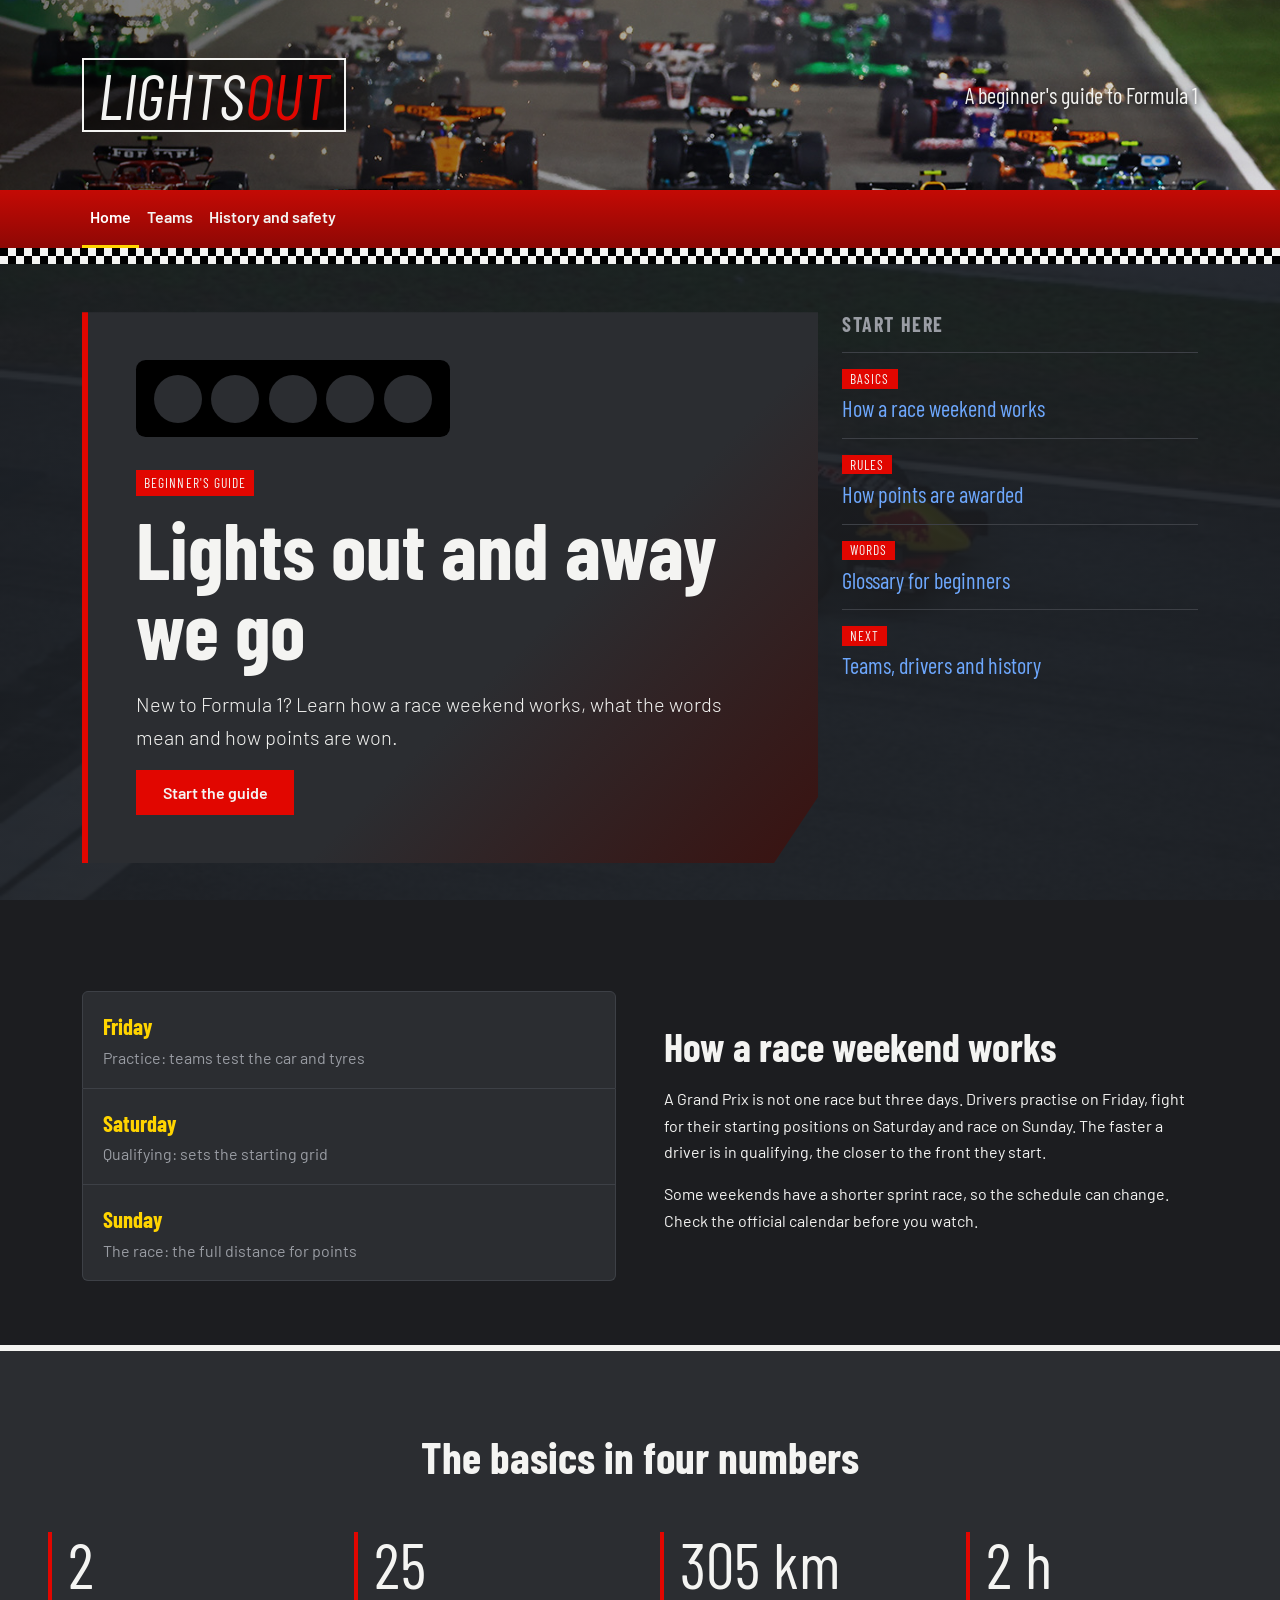
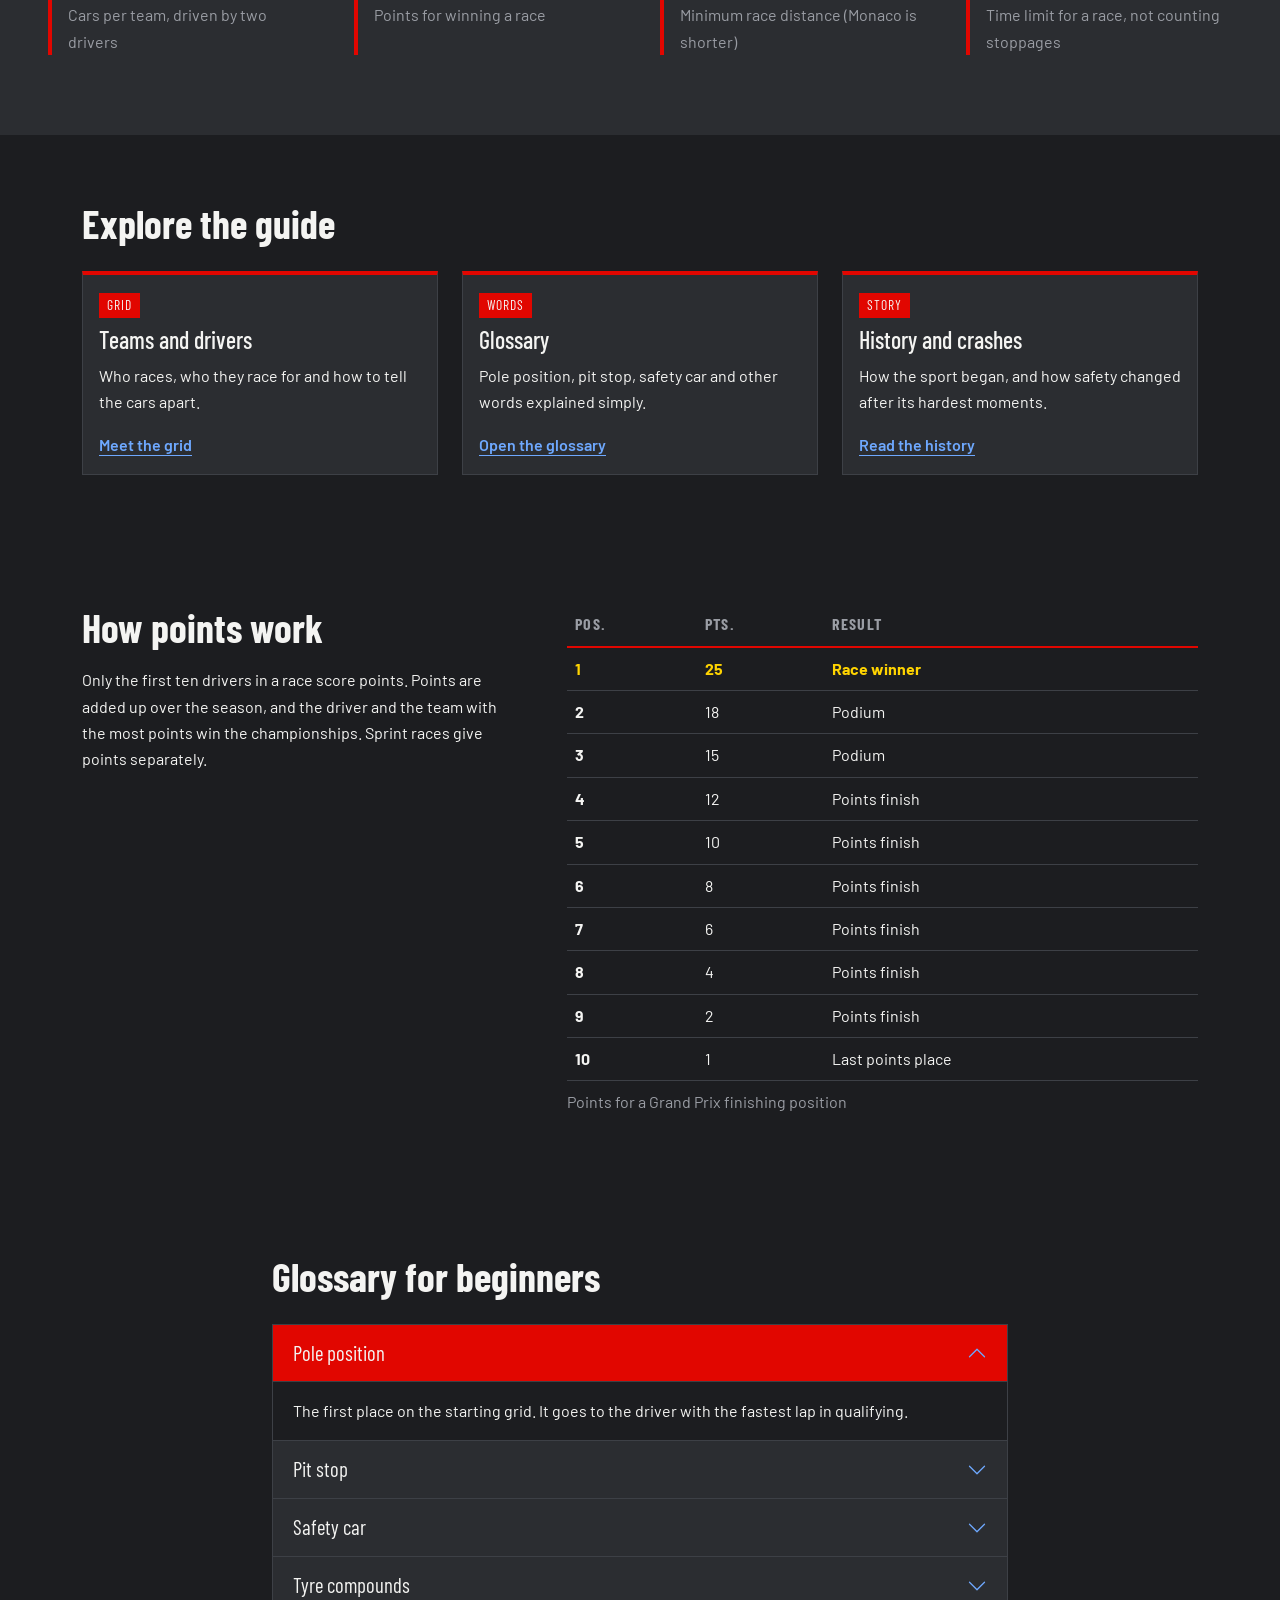
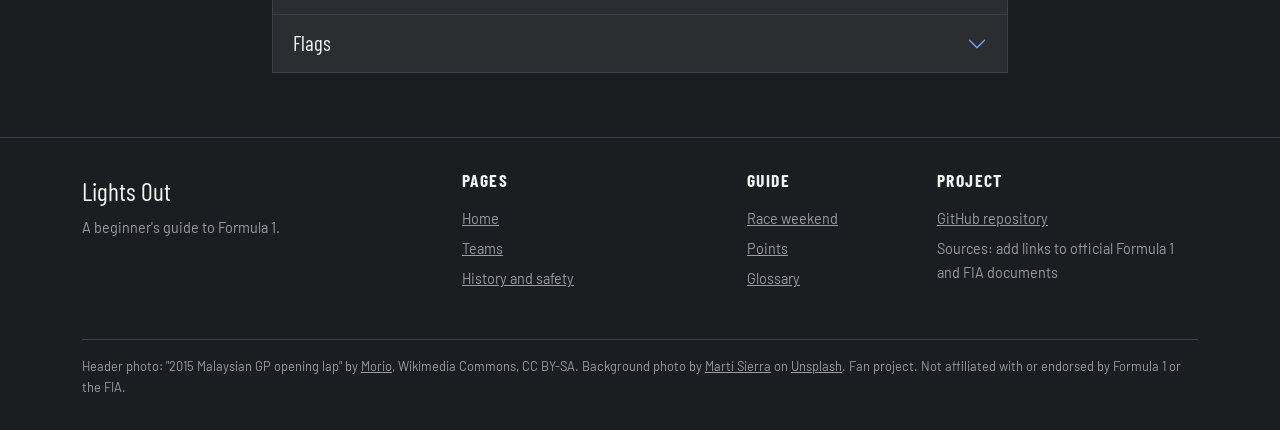
==== index.html @ add95db7 "git commit -m "initial commit"" ====
<!DOCTYPE html>
<html lang="en" data-bs-theme="dark">
<head>
  <meta charset="UTF-8">
  <meta name="viewport" content="width=device-width, initial-scale=1">
  <title>Lights Out | A beginner's guide to Formula 1</title>
  <link rel="preconnect" href="https://fonts.googleapis.com">
  <link rel="preconnect" href="https://fonts.gstatic.com" crossorigin>
  <link href="https://fonts.googleapis.com/css2?family=Barlow+Condensed:wght@600;700&family=Barlow:wght@400;600&display=swap" rel="stylesheet">
  <!-- Bootstrap first, own CSS after it so it can override -->
  <link href="https://cdn.jsdelivr.net/npm/bootstrap@5.3.3/dist/css/bootstrap.min.css" rel="stylesheet">
  <link href="css/style.css" rel="stylesheet">
</head>
<body>

<!-- HEADER BANNER: picture + logo (the picture is img/header.svg) -->
<header class="banner">
  <div class="container d-flex align-items-center justify-content-between">
    <a class="logo" href="index.html">Lights<span>Out</span></a>
    <!-- hidden on phones -->
    <p class="banner-note d-none d-md-block mb-0">A beginner's guide to Formula 1</p>
  </div>
</header>

<!-- NAVIGATION: horizontal from 768px up, collapses to a menu button on phones (Bootstrap) -->
<nav class="navbar navbar-expand-md site-nav sticky-top">
  <div class="container">
    <button class="navbar-toggler ms-auto" type="button" data-bs-toggle="collapse" data-bs-target="#mainMenu"
            aria-controls="mainMenu" aria-expanded="false" aria-label="Toggle navigation">
      <span class="navbar-toggler-icon"></span>
    </button>
    <div class="collapse navbar-collapse" id="mainMenu">
      <ul class="navbar-nav w-100">
        <li class="nav-item"><a class="nav-link active" aria-current="page" href="index.html">Home</a></li>
        <li class="nav-item"><a class="nav-link" href="teams.html">Teams</a></li>
        <li class="nav-item"><a class="nav-link" href="history.html">History and safety</a></li>
      </ul>
    </div>
  </div>
</nav>
<div class="flag-strip" aria-hidden="true"></div>

<main id="top">

  <!-- HERO: feature grid, lead story + list (Bootstrap grid) -->
  <header class="hero">
    <div class="container">
      <div class="row g-4">
        <div class="col-12 col-lg-8">
          <div class="feature">
            <div class="lights" aria-hidden="true">
              <span style="--i:0"></span><span style="--i:1"></span><span style="--i:2"></span>
              <span style="--i:3"></span><span style="--i:4"></span>
            </div>
            <span class="tag">Beginner's guide</span>
            <h1 class="hero-title">Lights out and away we go</h1>
            <p class="lead">New to Formula 1? Learn how a race weekend works, what the words mean and how points are won.</p>
            <a href="#weekend" class="btn btn-race">Start the guide</a>
            <!-- shown only on phones -->
            <p class="scroll-hint d-md-none mt-4 mb-0">Scroll down to continue</p>
          </div>
        </div>
        <div class="col-12 col-lg-4">
          <h2 class="list-title">Start here</h2>
          <ul class="feature-list list-unstyled">
            <li><a href="#weekend"><span class="tag">Basics</span>How a race weekend works</a></li>
            <li><a href="#points"><span class="tag">Rules</span>How points are awarded</a></li>
            <li><a href="#terms"><span class="tag">Words</span>Glossary for beginners</a></li>
            <li><a href="#explore"><span class="tag">Next</span>Teams, drivers and history</a></li>
          </ul>
        </div>
      </div>
    </div>
  </header>

  <!-- TWO COLUMNS (Bootstrap): text first on phone, schedule on the left on desktop -->
  <section id="weekend" class="section">
    <div class="container">
      <div class="row align-items-center gy-5 gx-md-5">
        <div class="col-12 col-md-6">
          <h2>How a race weekend works</h2>
          <p>A Grand Prix is not one race but three days. Drivers practise on Friday, fight for their starting
            positions on Saturday and race on Sunday. The faster a driver is in qualifying, the closer to the
            front they start.</p>
          <p>Some weekends have a shorter sprint race, so the schedule can change. Check the official calendar
            before you watch.</p>
        </div>
        <div class="col-12 col-md-6 order-md-first">
          <ul class="list-group schedule">
            <li class="list-group-item"><strong>Friday</strong><span>Practice: teams test the car and tyres</span></li>
            <li class="list-group-item"><strong>Saturday</strong><span>Qualifying: sets the starting grid</span></li>
            <li class="list-group-item"><strong>Sunday</strong><span>The race: the full distance for points</span></li>
          </ul>
        </div>
      </div>
    </div>
  </section>

  <!-- TASK 1: OWN CSS ONLY (no Bootstrap classes in this section) -->
  <section id="facts" class="facts">
    <div class="facts-inner">
      <h2 class="facts-title">The basics in four numbers</h2>
      <div class="facts-grid">
        <article class="fact">
          <p class="fact-value">2</p>
          <p class="fact-label">Cars per team, driven by two drivers</p>
        </article>
        <article class="fact">
          <p class="fact-value">25</p>
          <p class="fact-label">Points for winning a race</p>
        </article>
        <article class="fact">
          <p class="fact-value">305 km</p>
          <p class="fact-label">Minimum race distance (Monaco is shorter)</p>
        </article>
        <article class="fact">
          <p class="fact-value">2 h</p>
          <p class="fact-label">Time limit for a race, not counting stoppages</p>
        </article>
      </div>
    </div>
  </section>

  <!-- CARDS (Bootstrap): 1 / 2 / 3 per row -->
  <section id="explore" class="section">
    <div class="container">
      <h2 class="mb-4">Explore the guide</h2>
      <div class="row row-cols-1 row-cols-md-2 row-cols-lg-3 g-4">
        <div class="col">
          <div class="card race-card h-100">
            <div class="card-body">
              <span class="tag">Grid</span>
              <h3 class="card-title h4 mt-2">Teams and drivers</h3>
              <p class="card-text">Who races, who they race for and how to tell the cars apart.</p>
              <a href="teams.html" class="stretched-link">Meet the grid</a>
            </div>
          </div>
        </div>
        <div class="col">
          <div class="card race-card h-100">
            <div class="card-body">
              <span class="tag">Words</span>
              <h3 class="card-title h4 mt-2">Glossary</h3>
              <p class="card-text">Pole position, pit stop, safety car and other words explained simply.</p>
              <a href="#terms" class="stretched-link">Open the glossary</a>
            </div>
          </div>
        </div>
        <div class="col">
          <div class="card race-card h-100">
            <div class="card-body">
              <span class="tag">Story</span>
              <h3 class="card-title h4 mt-2">History and crashes</h3>
              <p class="card-text">How the sport began, and how safety changed after its hardest moments.</p>
              <a href="history.html" class="stretched-link">Read the history</a>
            </div>
          </div>
        </div>
      </div>
    </div>
  </section>

  <!-- TABLE (Bootstrap) -->
  <section id="points" class="section">
    <div class="container">
      <div class="row gy-5 gx-md-5">
        <div class="col-12 col-lg-5">
          <h2>How points work</h2>
          <p>Only the first ten drivers in a race score points. Points are added up over the season, and the driver
            and the team with the most points win the championships. Sprint races give points separately.</p>
        </div>
        <div class="col-12 col-lg-7">
          <div class="table-responsive">
            <table class="table data-table rank align-middle mb-0">
              <caption>Points for a Grand Prix finishing position</caption>
              <thead><tr><th scope="col">Pos.</th><th scope="col">Pts.</th><th scope="col">Result</th></tr></thead>
              <tbody>
            <tr><th scope="row">1</th><td>25</td><td>Race winner</td></tr>
            <tr><th scope="row">2</th><td>18</td><td>Podium</td></tr>
            <tr><th scope="row">3</th><td>15</td><td>Podium</td></tr>
            <tr><th scope="row">4</th><td>12</td><td>Points finish</td></tr>
            <tr><th scope="row">5</th><td>10</td><td>Points finish</td></tr>
            <tr><th scope="row">6</th><td>8</td><td>Points finish</td></tr>
            <tr><th scope="row">7</th><td>6</td><td>Points finish</td></tr>
            <tr><th scope="row">8</th><td>4</td><td>Points finish</td></tr>
            <tr><th scope="row">9</th><td>2</td><td>Points finish</td></tr>
            <tr><th scope="row">10</th><td>1</td><td>Last points place</td></tr>
              </tbody>
            </table>
          </div>
        </div>
      </div>
    </div>
  </section>

  <!-- ACCORDION (Bootstrap component) -->
  <section id="terms" class="section">
    <div class="container">
      <div class="row justify-content-center">
        <div class="col-12 col-lg-8">
          <h2 class="mb-4">Glossary for beginners</h2>
          <div class="accordion" id="termList">
            <div class="accordion-item">
              <h3 class="accordion-header">
                <button class="accordion-button" type="button" data-bs-toggle="collapse" data-bs-target="#t1"
                        aria-expanded="true" aria-controls="t1">Pole position</button>
              </h3>
              <div id="t1" class="accordion-collapse collapse show" data-bs-parent="#termList">
                <div class="accordion-body">The first place on the starting grid. It goes to the driver with the fastest lap in qualifying.</div>
              </div>
            </div>
            <div class="accordion-item">
              <h3 class="accordion-header">
                <button class="accordion-button collapsed" type="button" data-bs-toggle="collapse" data-bs-target="#t2"
                        aria-expanded="false" aria-controls="t2">Pit stop</button>
              </h3>
              <div id="t2" class="accordion-collapse collapse" data-bs-parent="#termList">
                <div class="accordion-body">A quick visit to the pit lane to change tyres. The best crews do it in about two seconds.</div>
              </div>
            </div>
            <div class="accordion-item">
              <h3 class="accordion-header">
                <button class="accordion-button collapsed" type="button" data-bs-toggle="collapse" data-bs-target="#t3"
                        aria-expanded="false" aria-controls="t3">Safety car</button>
              </h3>
              <div id="t3" class="accordion-collapse collapse" data-bs-parent="#termList">
                <div class="accordion-body">A car that leads the field at reduced speed after an accident, so marshals can work safely. Overtaking is not allowed.</div>
              </div>
            </div>
            <div class="accordion-item">
              <h3 class="accordion-header">
                <button class="accordion-button collapsed" type="button" data-bs-toggle="collapse" data-bs-target="#t4"
                        aria-expanded="false" aria-controls="t4">Tyre compounds</button>
              </h3>
              <div id="t4" class="accordion-collapse collapse" data-bs-parent="#termList">
                <div class="accordion-body">Soft tyres are fast but wear out quickly, hard tyres last longer but are slower, and medium sit in between. Strategy is choosing when to switch.</div>
              </div>
            </div>
            <div class="accordion-item">
              <h3 class="accordion-header">
                <button class="accordion-button collapsed" type="button" data-bs-toggle="collapse" data-bs-target="#t5"
                        aria-expanded="false" aria-controls="t5">Flags</button>
              </h3>
              <div id="t5" class="accordion-collapse collapse" data-bs-parent="#termList">
                <div class="accordion-body">Yellow means danger ahead, red stops the session, and the chequered flag ends the race.</div>
              </div>
            </div>
          </div>
        </div>
      </div>
    </div>
  </section>
</main>

<footer class="site-footer">
  <div class="container">
    <div class="row gy-4">
      <div class="col-12 col-md-4"><p class="footer-brand">Lights Out</p><p class="mb-0">A beginner's guide to Formula 1.</p></div>
      <div class="col-6 col-md-3"><h2 class="footer-title">Pages</h2>
        <ul class="list-unstyled"><li><a href="index.html">Home</a></li><li><a href="teams.html">Teams</a></li><li><a href="history.html">History and safety</a></li></ul></div>
      <div class="col-6 col-md-2"><h2 class="footer-title">Guide</h2>
        <ul class="list-unstyled"><li><a href="index.html#weekend">Race weekend</a></li><li><a href="index.html#points">Points</a></li><li><a href="index.html#terms">Glossary</a></li></ul></div>
      <div class="col-12 col-md-3"><h2 class="footer-title">Project</h2>
        <ul class="list-unstyled"><li><a href="https://github.com/your-username/your-repo">GitHub repository</a></li><li>Sources: add links to official Formula 1 and FIA documents</li></ul></div>
    </div>
    <p class="legal mb-0">Header photo: "2015 Malaysian GP opening lap" by <a href="https://commons.wikimedia.org/wiki/File:2015_Malaysian_GP_opening_lap.jpg">Morio</a>, Wikimedia Commons, CC BY-SA. Background photo by <a href="https://unsplash.com/@martisierraa">Martí Sierra</a> on <a href="https://unsplash.com/photos/a-red-and-yellow-race-car-driving-down-a-race-track-8zs2Co614PQ">Unsplash</a>. Fan project. Not affiliated with or endorsed by Formula 1 or the FIA.</p>
  </div>
</footer>

<script src="https://cdn.jsdelivr.net/npm/bootstrap@5.3.3/dist/js/bootstrap.bundle.min.js"></script>
</body>
</html>
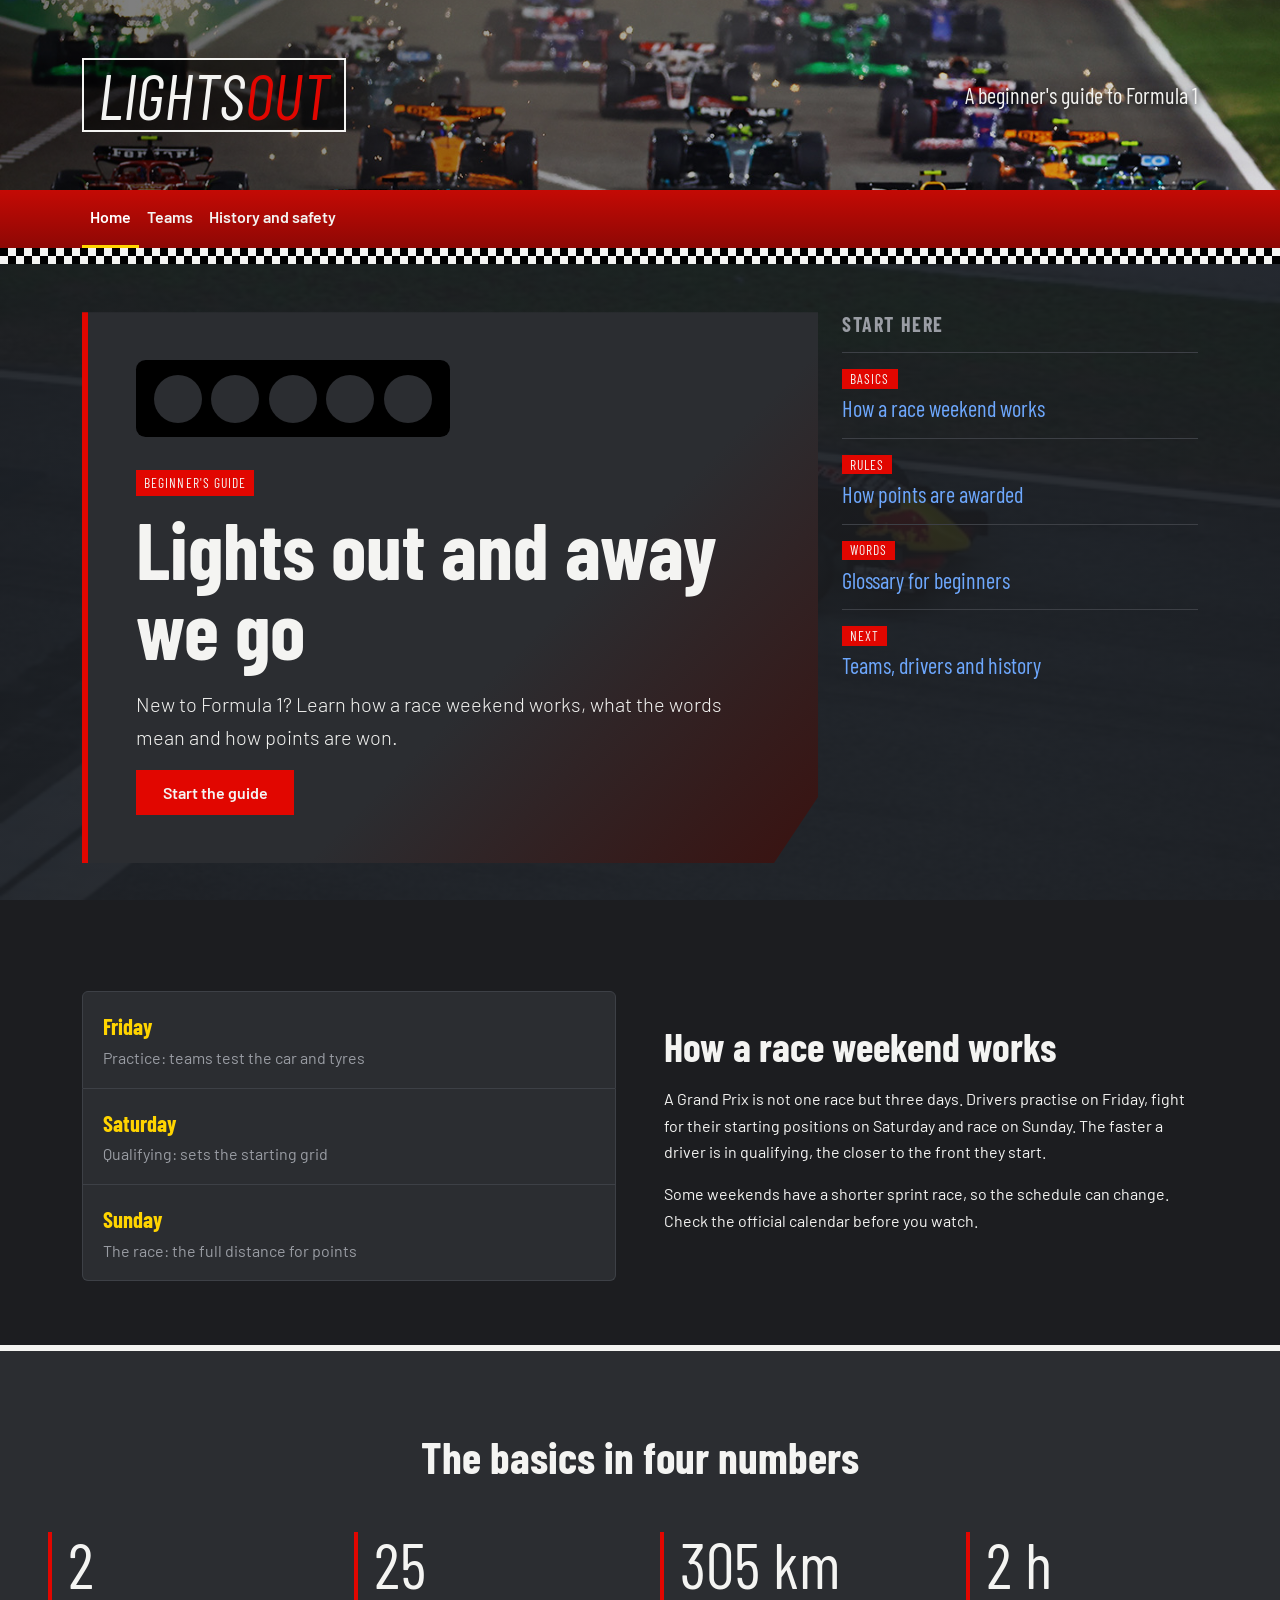
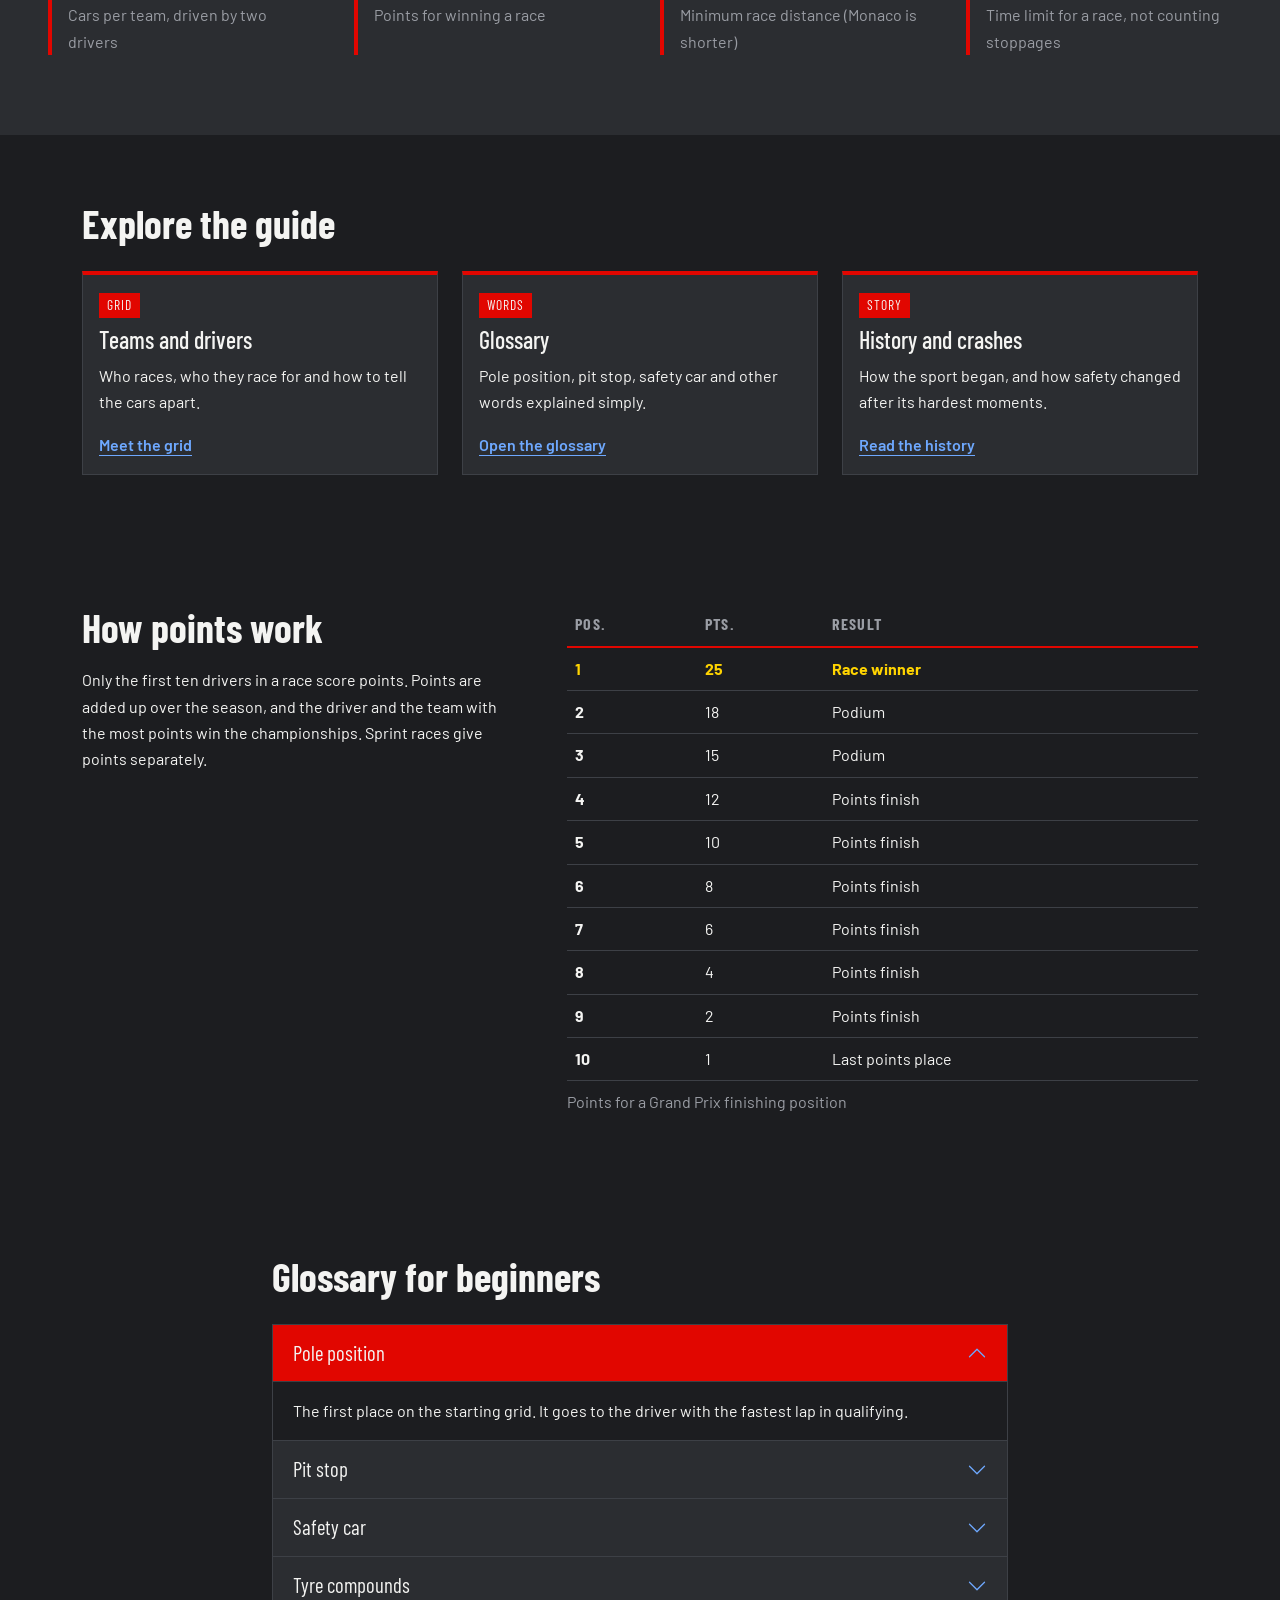
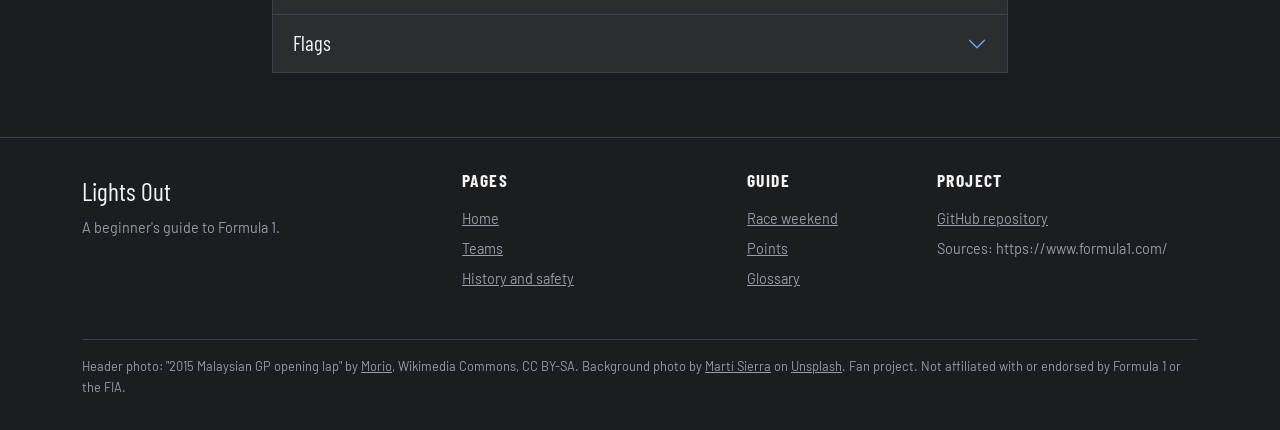
==== commit 90225a00: "git commit -m "Update footer links"" ====
--- a/index.html
+++ b/index.html
@@ -261,7 +261,7 @@
       <div class="col-6 col-md-2"><h2 class="footer-title">Guide</h2>
         <ul class="list-unstyled"><li><a href="index.html#weekend">Race weekend</a></li><li><a href="index.html#points">Points</a></li><li><a href="index.html#terms">Glossary</a></li></ul></div>
       <div class="col-12 col-md-3"><h2 class="footer-title">Project</h2>
-        <ul class="list-unstyled"><li><a href="https://github.com/your-username/your-repo">GitHub repository</a></li><li>Sources: add links to official Formula 1 and FIA documents</li></ul></div>
+        <ul class="list-unstyled"><li><a href="https://github.com/ruzaisembekova815-oss/web_mid">GitHub repository</a></li><li>Sources: https://www.formula1.com/</li></ul></div>
     </div>
     <p class="legal mb-0">Header photo: "2015 Malaysian GP opening lap" by <a href="https://commons.wikimedia.org/wiki/File:2015_Malaysian_GP_opening_lap.jpg">Morio</a>, Wikimedia Commons, CC BY-SA. Background photo by <a href="https://unsplash.com/@martisierraa">Martí Sierra</a> on <a href="https://unsplash.com/photos/a-red-and-yellow-race-car-driving-down-a-race-track-8zs2Co614PQ">Unsplash</a>. Fan project. Not affiliated with or endorsed by Formula 1 or the FIA.</p>
   </div>
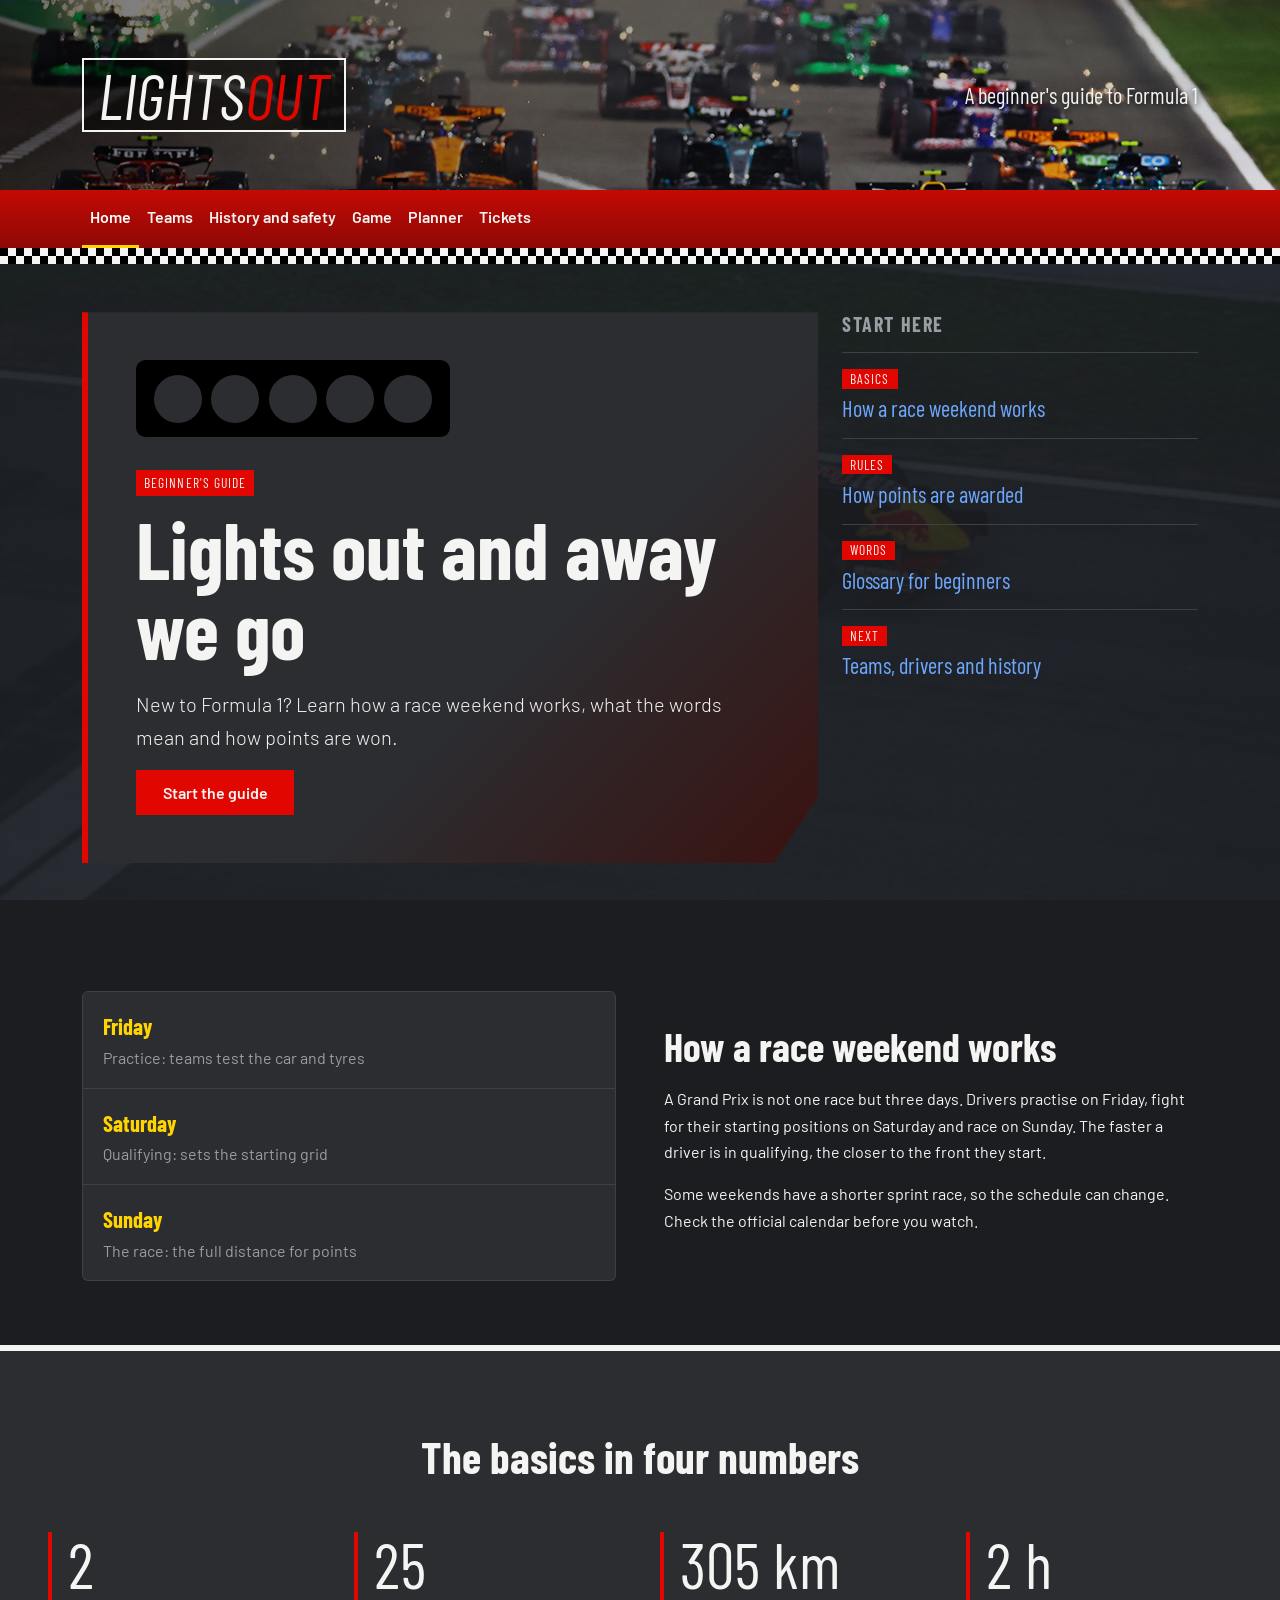
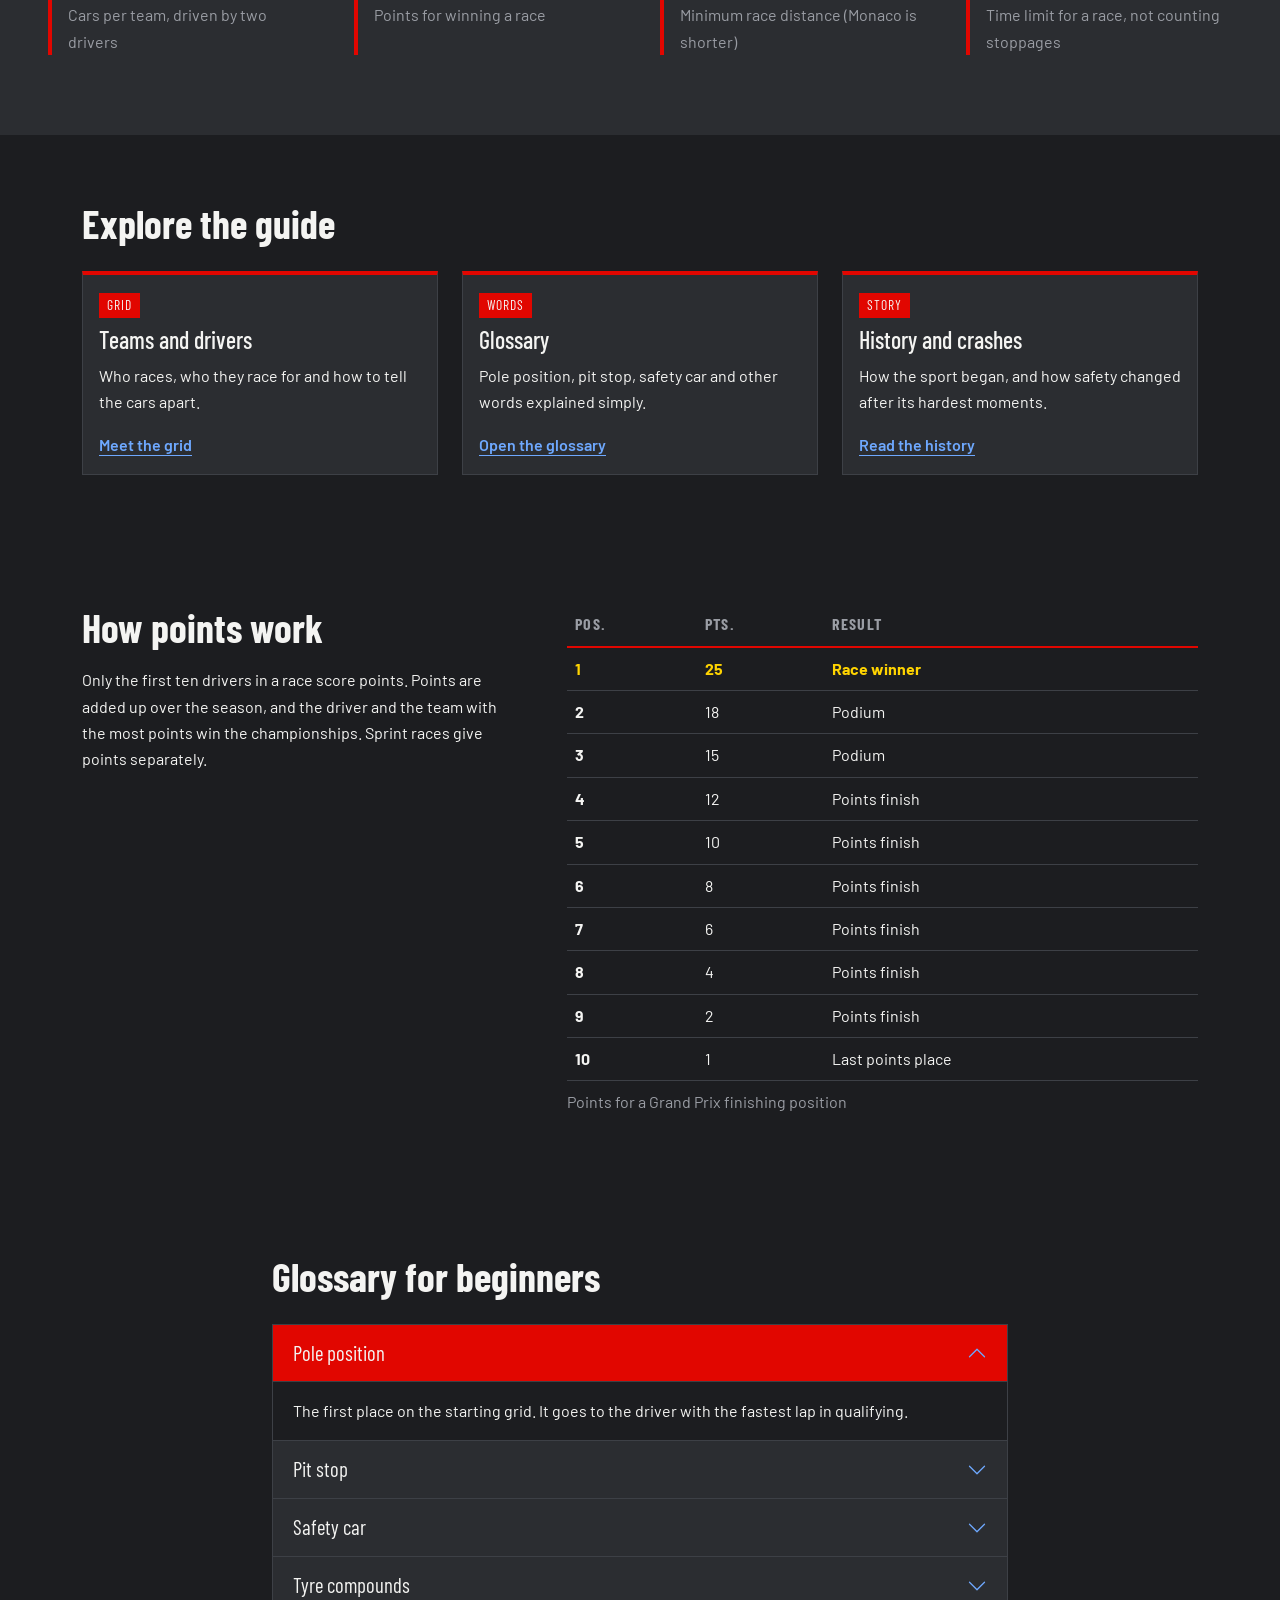
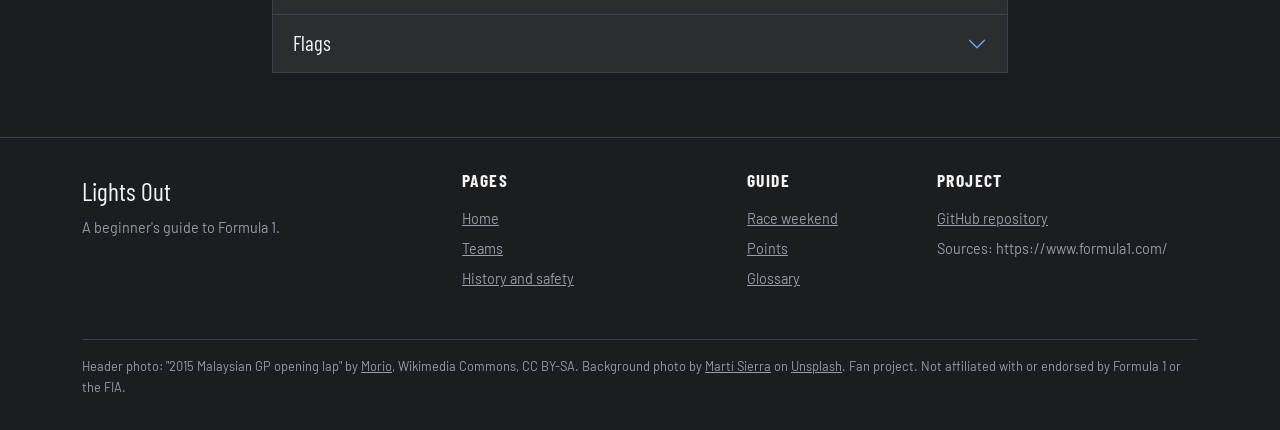
==== commit 25b63e28: "git commit -m "Added new pages"" ====
--- a/index.html
+++ b/index.html
@@ -4,25 +4,26 @@
   <meta charset="UTF-8">
   <meta name="viewport" content="width=device-width, initial-scale=1">
   <title>Lights Out | A beginner's guide to Formula 1</title>
+  <link rel="icon" href="icon.webp" type="image/png">
+  <link rel="apple-touch-icon" href="icon.webp">
   <link rel="preconnect" href="https://fonts.googleapis.com">
   <link rel="preconnect" href="https://fonts.gstatic.com" crossorigin>
   <link href="https://fonts.googleapis.com/css2?family=Barlow+Condensed:wght@600;700&family=Barlow:wght@400;600&display=swap" rel="stylesheet">
-  <!-- Bootstrap first, own CSS after it so it can override -->
   <link href="https://cdn.jsdelivr.net/npm/bootstrap@5.3.3/dist/css/bootstrap.min.css" rel="stylesheet">
   <link href="css/style.css" rel="stylesheet">
 </head>
 <body>
 
-<!-- HEADER BANNER: picture + logo (the picture is img/header.svg) -->
+
 <header class="banner">
   <div class="container d-flex align-items-center justify-content-between">
     <a class="logo" href="index.html">Lights<span>Out</span></a>
-    <!-- hidden on phones -->
+    
     <p class="banner-note d-none d-md-block mb-0">A beginner's guide to Formula 1</p>
   </div>
 </header>
 
-<!-- NAVIGATION: horizontal from 768px up, collapses to a menu button on phones (Bootstrap) -->
+
 <nav class="navbar navbar-expand-md site-nav sticky-top">
   <div class="container">
     <button class="navbar-toggler ms-auto" type="button" data-bs-toggle="collapse" data-bs-target="#mainMenu"
@@ -34,6 +35,9 @@
         <li class="nav-item"><a class="nav-link active" aria-current="page" href="index.html">Home</a></li>
         <li class="nav-item"><a class="nav-link" href="teams.html">Teams</a></li>
         <li class="nav-item"><a class="nav-link" href="history.html">History and safety</a></li>
+        <li class="nav-item"><a class="nav-link" href="play.html">Game</a></li>
+        <li class="nav-item"><a class="nav-link" href="planner.html">Planner</a></li>
+        <li class="nav-item"><a class="nav-link" href="tickets.html">Tickets</a></li>
       </ul>
     </div>
   </div>
@@ -42,21 +46,24 @@
 
 <main id="top">
 
-  <!-- HERO: feature grid, lead story + list (Bootstrap grid) -->
+
   <header class="hero">
     <div class="container">
       <div class="row g-4">
         <div class="col-12 col-lg-8">
           <div class="feature">
             <div class="lights" aria-hidden="true">
-              <span style="--i:0"></span><span style="--i:1"></span><span style="--i:2"></span>
-              <span style="--i:3"></span><span style="--i:4"></span>
+              <span style="--i:0"></span>
+              <span style="--i:1"></span>
+              <span style="--i:2"></span>
+              <span style="--i:3"></span>
+              <span style="--i:4"></span>
             </div>
             <span class="tag">Beginner's guide</span>
             <h1 class="hero-title">Lights out and away we go</h1>
             <p class="lead">New to Formula 1? Learn how a race weekend works, what the words mean and how points are won.</p>
             <a href="#weekend" class="btn btn-race">Start the guide</a>
-            <!-- shown only on phones -->
+            
             <p class="scroll-hint d-md-none mt-4 mb-0">Scroll down to continue</p>
           </div>
         </div>
@@ -73,7 +80,7 @@
     </div>
   </header>
 
-  <!-- TWO COLUMNS (Bootstrap): text first on phone, schedule on the left on desktop -->
+  
   <section id="weekend" class="section">
     <div class="container">
       <div class="row align-items-center gy-5 gx-md-5">
@@ -96,7 +103,7 @@
     </div>
   </section>
 
-  <!-- TASK 1: OWN CSS ONLY (no Bootstrap classes in this section) -->
+  
   <section id="facts" class="facts">
     <div class="facts-inner">
       <h2 class="facts-title">The basics in four numbers</h2>
@@ -121,7 +128,7 @@
     </div>
   </section>
 
-  <!-- CARDS (Bootstrap): 1 / 2 / 3 per row -->
+  
   <section id="explore" class="section">
     <div class="container">
       <h2 class="mb-4">Explore the guide</h2>
@@ -160,7 +167,7 @@
     </div>
   </section>
 
-  <!-- TABLE (Bootstrap) -->
+  
   <section id="points" class="section">
     <div class="container">
       <div class="row gy-5 gx-md-5">
@@ -193,7 +200,7 @@
     </div>
   </section>
 
-  <!-- ACCORDION (Bootstrap component) -->
+  
   <section id="terms" class="section">
     <div class="container">
       <div class="row justify-content-center">
--- a/css/style.css
+++ b/css/style.css
@@ -0,0 +1,279 @@
+:root {
+  --asphalt: #1c1d20;
+  --track: #2b2d31;
+  --line: #3d4046;
+  --white: #f4f4f2;
+  --muted: #9a9da4;
+  --red: #e10600;
+  --flag: #ffd400;
+
+  --font-head: "Barlow Condensed", Impact, sans-serif;
+  --font-body: "Barlow", system-ui, sans-serif;
+
+  --bs-body-bg: var(--asphalt);
+  --bs-body-color: var(--white);
+  --bs-body-font-family: var(--font-body);
+  --bs-link-color: var(--white);
+  --bs-link-hover-color: var(--flag);
+  --bs-border-color: var(--line);
+}
+
+html { scroll-behavior: smooth; scroll-padding-top: 72px; }
+
+body {
+  line-height: 1.65;
+  background: linear-gradient(rgba(28, 29, 32, 0.9), rgba(28, 29, 32, 0.94)), url("../img/bground.avif") center / cover fixed, var(--asphalt);
+}
+
+h1, h2, h3, .navbar-brand { font-family: var(--font-head); font-weight: 700; text-transform: none; }
+h2 { font-size: 2rem; margin-bottom: 1rem; }
+p { max-width: 62ch; }
+.section { padding: 4rem 0; }
+
+
+
+.hero { padding: 2rem 0 3rem; }
+.hero-title { font-size: 3rem; line-height: 1; margin: 0.75rem 0 1.25rem; animation: reveal 0.6s ease 3.8s both; }
+.btn-race { background: var(--red); color: var(--white); border-radius: 0; padding: 0.6rem 1.6rem; font-weight: 600; }
+.btn-race:hover { background: var(--flag); color: var(--asphalt); }
+.scroll-hint { color: var(--muted); font-size: 0.9rem; }
+
+.lights { display: flex; gap: 0.6rem; background: #000; padding: 0.9rem 1.1rem; border-radius: 0.6rem; width: max-content; max-width: 100%; margin-bottom: 2rem; }
+.lights span {
+  width: 2.2rem; height: 2.2rem; border-radius: 50%;
+  background: var(--track);
+  animation: lightOn 0.15s forwards, lightOff 0.15s forwards;
+  animation-delay: calc(var(--i) * 0.6s), 3.6s;  
+}
+@keyframes lightOn  { to { background: var(--red); box-shadow: 0 0 18px var(--red); } }
+@keyframes lightOff { to { background: var(--track); box-shadow: none; } }
+@keyframes reveal   { from { opacity: 0; transform: translateY(12px); } to { opacity: 1; transform: none; } }
+
+
+.schedule .list-group-item { background: var(--track); border-color: var(--line); display: flex; flex-direction: column; padding: 1rem 1.25rem; }
+.schedule strong { font-family: var(--font-head); font-size: 1.4rem; color: var(--flag); }
+.schedule span { color: var(--muted); }
+
+
+.facts { background: var(--track); padding: 3rem 1rem; border-top: 6px solid var(--white); }
+.facts-inner { max-width: 1200px; margin: 0 auto; }
+.facts-title { font-size: 1.75rem; margin-bottom: 1.5rem; text-align: left; }  
+.facts-grid { display: grid; grid-template-columns: 1fr; gap: 1rem; }           
+.fact { border-left: 4px solid var(--red); padding-left: 1rem; }
+.fact-value { font-family: var(--font-head); font-size: 3rem; line-height: 1; margin: 0; }
+.fact-label { color: var(--muted); margin: 0.4rem 0 0; }
+
+@media (min-width: 768px) {       
+  .facts { padding: 4rem 2rem; }
+  .facts-grid { grid-template-columns: repeat(2, 1fr); gap: 2rem; }
+}
+@media (min-width: 1200px) {      
+  .facts { padding: 5rem 3rem; }
+  .facts-title { font-size: 2.75rem; text-align: center; margin-bottom: 3rem; }
+  .facts-grid { grid-template-columns: repeat(4, 1fr); gap: 2.5rem; }
+  .fact-value { font-size: 4rem; }
+}
+
+
+.race-card { background: var(--track); border: 1px solid var(--line); border-top: 4px solid var(--red); border-radius: 0; transition: border-top-color 0.3s ease; }
+.race-card:hover { border-top-color: var(--flag); }
+.race-card a { font-weight: 600; text-decoration: underline; text-underline-offset: 4px; }
+
+.accordion {
+  --bs-accordion-bg: transparent;
+  --bs-accordion-btn-bg: var(--track);
+  --bs-accordion-active-bg: var(--red);
+  --bs-accordion-active-color: var(--white);
+  --bs-accordion-border-color: var(--line);
+  --bs-accordion-border-radius: 0;
+  --bs-accordion-inner-border-radius: 0;
+  --bs-accordion-btn-focus-box-shadow: 0 0 0 0.2rem rgba(255, 212, 0, 0.5);
+}
+.accordion-button { font-family: var(--font-head); font-size: 1.3rem; }
+
+
+.site-footer { border-top: 1px solid var(--line); padding: 2rem 0; color: var(--muted); font-size: 0.9rem; }
+
+
+@media (min-width: 768px) {
+  .hero-title { font-size: 4.5rem; }
+  h2 { font-size: 2.5rem; }
+  .lights span { width: 3rem; height: 3rem; }
+}
+@media (min-width: 992px) {
+  .hero { padding: 3rem 0 4rem; }
+  .hero-title { font-size: 5rem; }
+}
+
+@media (prefers-reduced-motion: reduce) {
+  html { scroll-behavior: auto; }
+  .lights span, .hero-title { animation: none; }
+  * { transition: none !important; }
+}
+
+
+
+.tag { display: inline-block; background: var(--red); color: var(--white); font-family: var(--font-head); font-size: 0.85rem; letter-spacing: 0.08em; text-transform: uppercase; padding: 0.1rem 0.5rem; }
+
+.feature { background: linear-gradient(135deg, var(--track) 60%, #3a1210); padding: 1.5rem; height: 100%; border-left: 6px solid var(--red); }
+.list-title { font-size: 1.25rem; text-transform: uppercase; letter-spacing: 0.08em; color: var(--muted); }
+.feature-list li { border-top: 1px solid var(--line); }
+.feature-list a { display: block; padding: 1rem 0; font-family: var(--font-head); font-size: 1.4rem; line-height: 1.2; text-decoration: none; }
+.feature-list .tag { display: block; width: max-content; margin-bottom: 0.4rem; }
+
+.data-table { --bs-table-bg: transparent; --bs-table-color: var(--white); --bs-table-border-color: var(--line); }
+.data-table caption { color: var(--muted); }
+.data-table thead th { font-family: var(--font-head); text-transform: uppercase; letter-spacing: 0.08em; color: var(--muted); border-bottom: 2px solid var(--red); }
+.data-table.rank tbody tr:first-child td, .data-table.rank tbody tr:first-child th { color: var(--flag); font-weight: 700; }
+
+.footer-brand { font-family: var(--font-head); font-size: 1.6rem; color: var(--white); margin-bottom: 0.25rem; }
+.footer-title { font-family: var(--font-head); font-size: 1.1rem; text-transform: uppercase; letter-spacing: 0.08em; color: var(--white); }
+.site-footer ul li { margin-bottom: 0.4rem; }
+.site-footer a { color: var(--muted); }
+.site-footer a:hover { color: var(--flag); }
+.legal { border-top: 1px solid var(--line); margin-top: 2rem; padding-top: 1rem; font-size: 0.8rem; max-width: none; }
+
+@media (min-width: 992px) {
+  .feature { padding: 3rem; clip-path: polygon(0 0, 100% 0, 100% 88%, 94% 100%, 0 100%); }   
+}
+
+
+.banner {
+  min-height: 150px;
+  display: flex;
+  align-items: center;
+  background: linear-gradient(90deg, rgba(0, 0, 0, 0.55), rgba(0, 0, 0, 0.1)), url("../img/HEAD.jpeg") center / cover, #101512;
+}
+.logo { font-family: var(--font-head); font-size: 3rem; line-height: 1; color: var(--white); text-decoration: none; text-transform: uppercase; font-style: italic; background: rgba(0, 0, 0, 0.5); border: 2px solid var(--white); padding: 0.2rem 0.9rem; }
+.logo span { color: var(--red); }
+.logo:hover { color: var(--white); }
+.banner-note { color: var(--white); font-family: var(--font-head); font-size: 1.4rem; text-shadow: 0 2px 6px #000; }
+
+.site-nav { background: linear-gradient(#c40a05, #8e0805); padding: 0; }
+.site-nav .nav-link { color: var(--white); font-weight: 600; padding: 0.9rem 1rem; border-bottom: 3px solid transparent; }
+.site-nav .nav-link:hover { color: var(--white); border-bottom-color: var(--white); }
+.site-nav .navbar-toggler { border-color: rgba(255, 255, 255, 0.6); margin: 0.5rem 0; }
+
+@media (min-width: 768px) {
+  .banner { min-height: 190px; }
+  .logo { font-size: 4rem; }
+}
+
+
+
+
+.flag-strip {
+  height: 16px;
+  background: repeating-conic-gradient(var(--white) 0 25%, #000 0 50%) 0 0 / 16px 16px;
+}
+
+
+.site-nav .nav-link.active { border-bottom-color: var(--flag); }
+
+.page-hero {
+  padding: 3rem 0 2rem;
+  background: linear-gradient(135deg, rgba(43, 45, 49, 0.9) 55%, rgba(58, 18, 16, 0.9));
+  border-bottom: 1px solid var(--line);
+}
+.page-hero h1 { font-size: 3rem; line-height: 1; margin: 0.75rem 0 1rem; }
+@media (min-width: 768px) { .page-hero { padding: 4.5rem 0 3rem; } .page-hero h1 { font-size: 4.5rem; } }
+
+
+@media (min-width: 1200px) { .tips-grid { grid-template-columns: repeat(3, 1fr); } }
+
+
+.timeline { list-style: none; margin: 0; padding: 0 0 0 0.25rem; border-left: 3px solid var(--red); }
+.timeline li {
+  display: grid;
+  grid-template-columns: 1fr;
+  gap: 0.15rem;
+  position: relative;
+  padding: 0 0 1.75rem 1.5rem;
+}
+.timeline li::before {
+  content: "";
+  position: absolute;
+  left: -0.9rem;
+  top: 0.55rem;
+  width: 0.9rem;
+  height: 0.9rem;
+  border-radius: 50%;
+  background: var(--asphalt);
+  border: 3px solid var(--red);
+  transition: background 0.3s ease;
+}
+.timeline li:hover::before { background: var(--flag); }
+.timeline-year { font-family: var(--font-head); font-size: 2rem; line-height: 1.1; color: var(--flag); }
+.timeline p { margin: 0; }
+@media (min-width: 768px) {
+  .timeline li { grid-template-columns: 6rem 1fr; gap: 1.5rem; }
+}
+
+
+.race-form .form-label { font-weight: 600; }
+.race-form .form-control, .race-form .form-select {
+  background-color: var(--track);
+  border: 1px solid var(--line);
+  border-radius: 0;
+  color: var(--white);
+}
+.race-form .form-control:focus, .race-form .form-select:focus {
+  border-color: var(--flag);
+  box-shadow: 0 0 0 0.2rem rgba(255, 212, 0, 0.35);
+}
+.race-form legend { font-size: 1rem; margin-bottom: 0.5rem; }
+.race-form .form-check-input:checked { background-color: var(--red); border-color: var(--red); }
+
+.driver-card { overflow: hidden; }
+
+.driver-card .team-head {
+  background: var(--team);
+  color: var(--on, #fff);
+  font-family: "Barlow Condensed", sans-serif;
+  font-weight: 700;
+  font-size: 1.25rem;
+  letter-spacing: .04em;
+  text-transform: uppercase;
+  padding: .6rem 1rem;
+}
+
+.driver-list { list-style: none; margin: 0; padding: 0; }
+
+.driver {
+  position: relative;
+  display: flex;
+  align-items: flex-end;
+  gap: .75rem;
+  min-height: 150px;
+  padding: .75rem 1rem;
+  color: #fff;
+  background-color: #1a1a1a;
+  background-image:
+    linear-gradient(to top, rgba(0,0,0,.85), rgba(0,0,0,.1) 70%),
+    var(--photo);
+  background-size: cover;
+  background-position: center top;
+}
+.driver + .driver { border-top: 2px solid var(--team); }
+
+.driver .num {
+  font-family: "Barlow Condensed", sans-serif;
+  font-weight: 700;
+  font-size: 2rem;
+  line-height: 1;
+  color: var(--team);
+  text-shadow: 0 1px 4px rgba(0,0,0,.8);
+}
+.driver .name {
+  font-weight: 600;
+  text-shadow: 0 1px 4px rgba(0,0,0,.8);
+}
+
+.page-hero--history {
+  background-image:
+    linear-gradient(rgba(0,0,0,.65), rgba(0,0,0,.65)),
+    url('../img/history.jpg');
+  background-size: cover;
+  background-position: center;
+  background-repeat: no-repeat;
+}
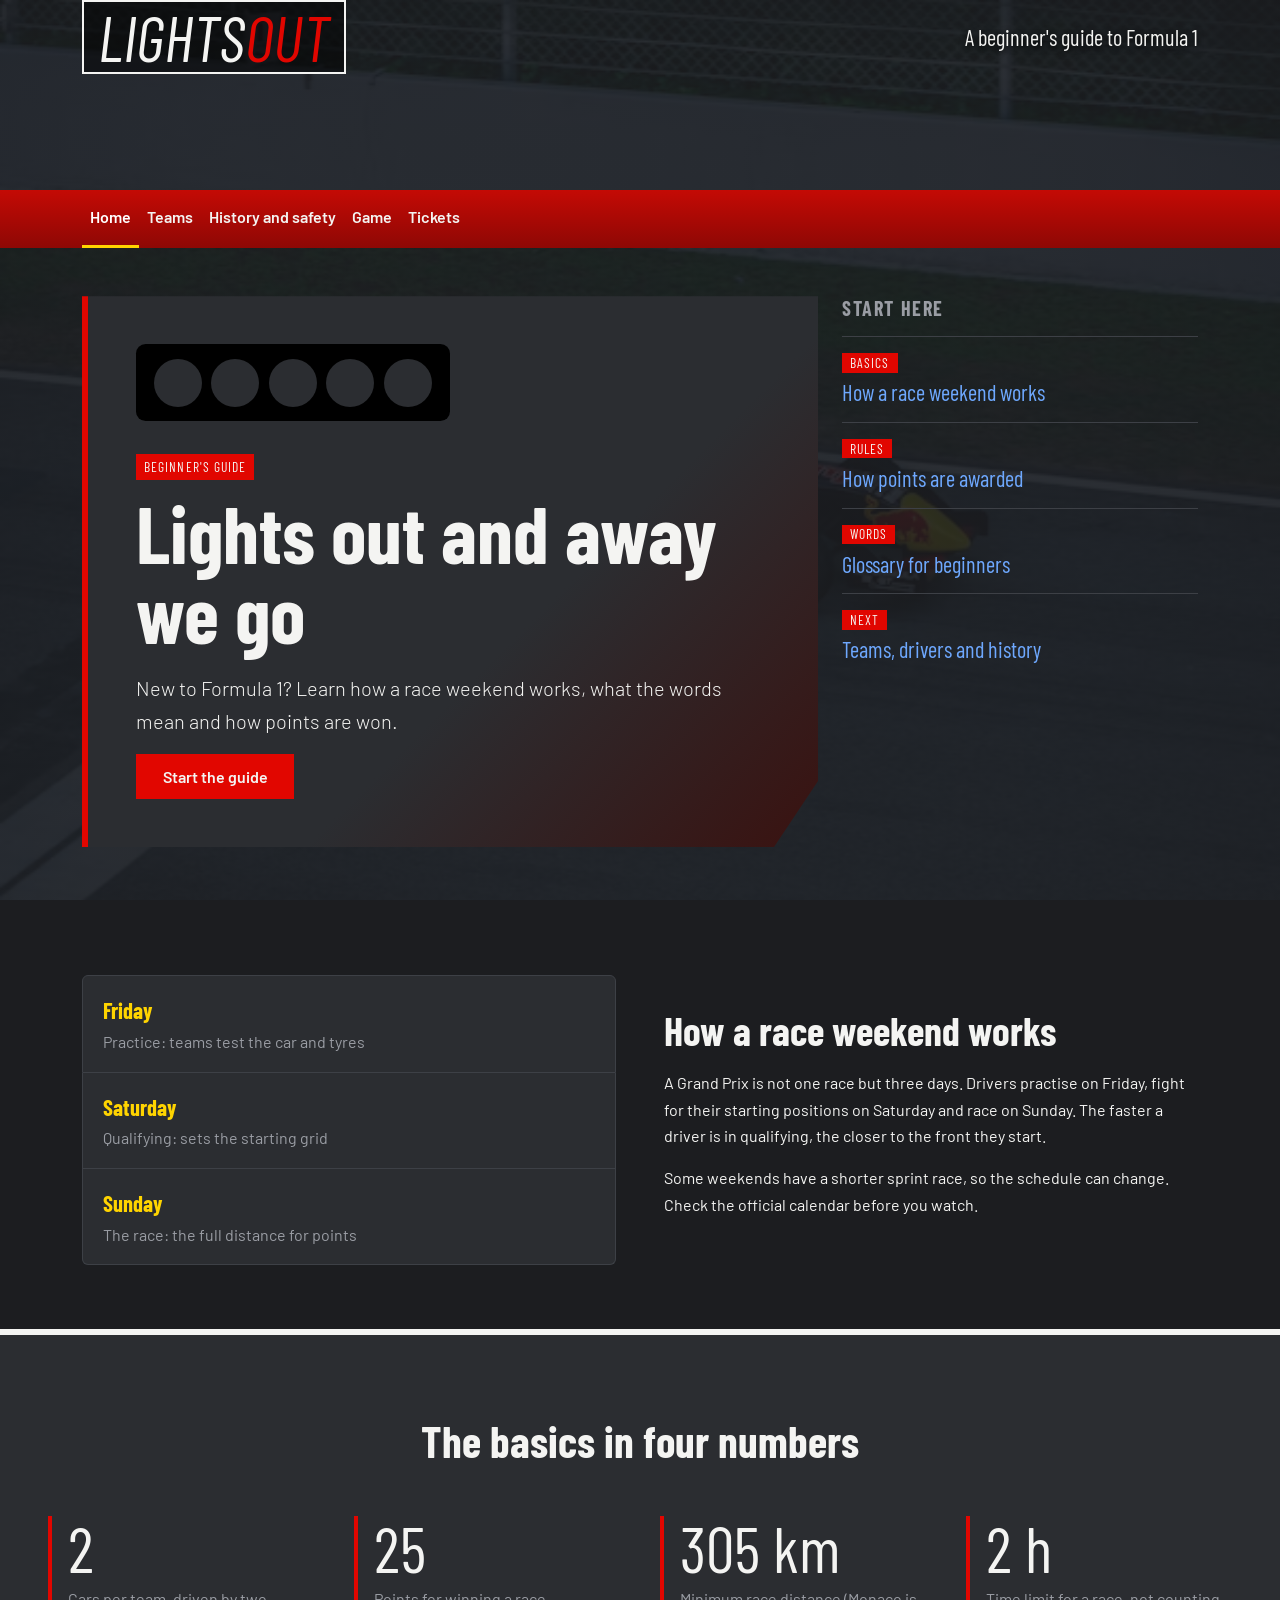
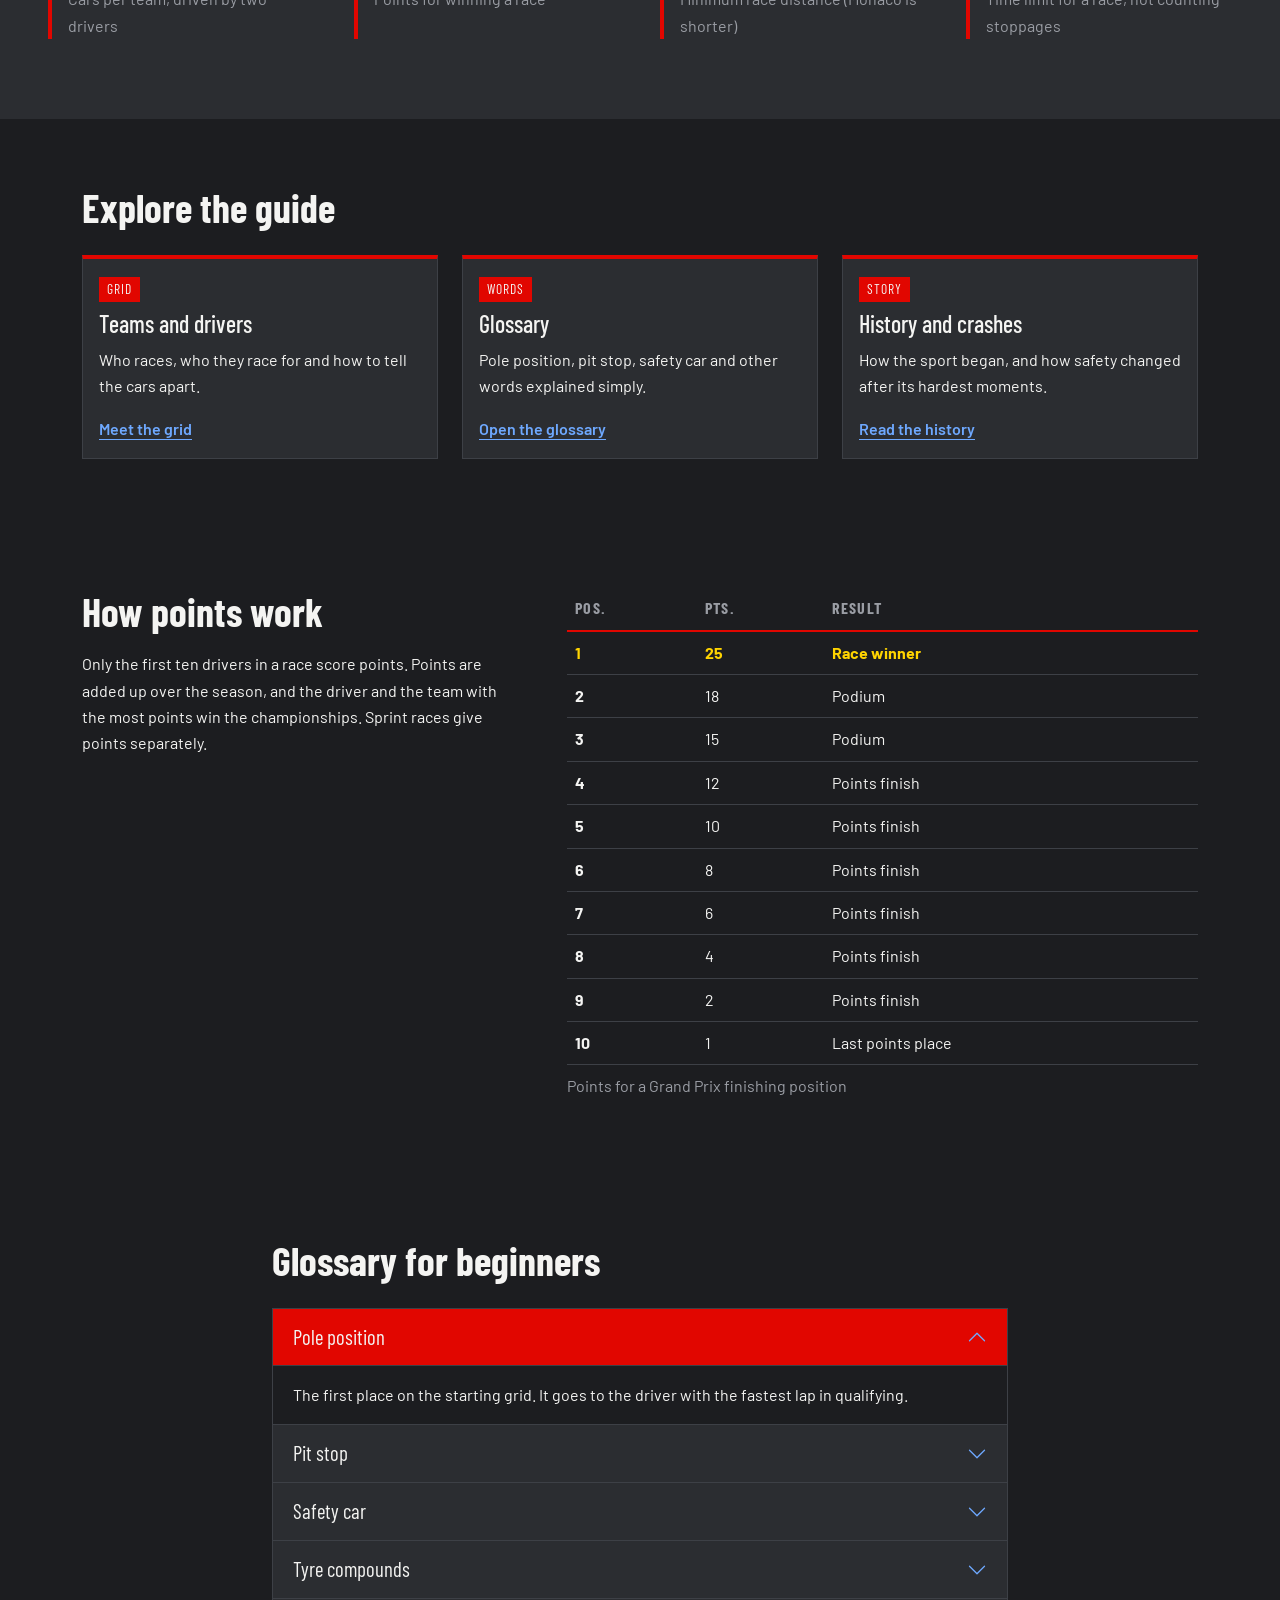
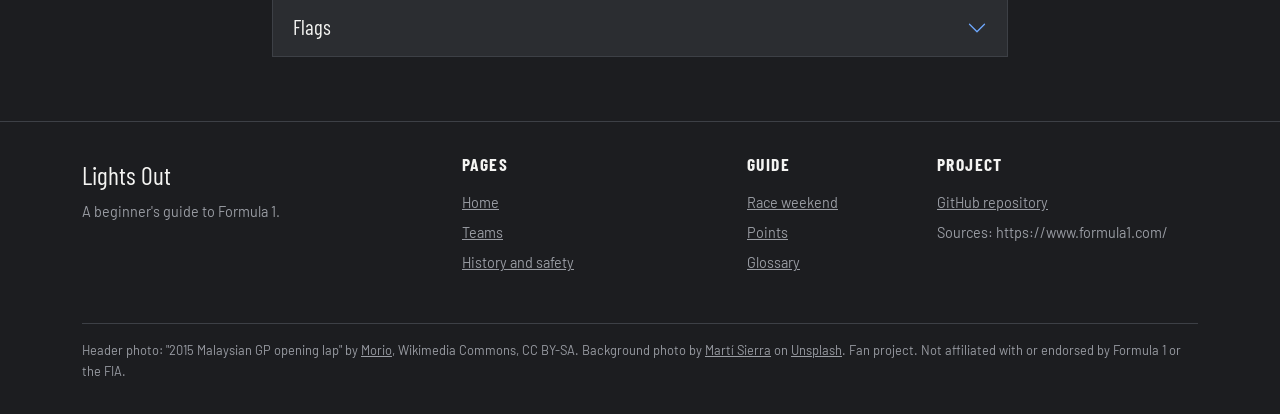
==== commit c599ae3e: "Merge branch 'main' of https://github.com/ruzaisembekova815-oss/web_mid" ====
--- a/index.html
+++ b/index.html
@@ -9,6 +9,7 @@
   <link rel="preconnect" href="https://fonts.googleapis.com">
   <link rel="preconnect" href="https://fonts.gstatic.com" crossorigin>
   <link href="https://fonts.googleapis.com/css2?family=Barlow+Condensed:wght@600;700&family=Barlow:wght@400;600&display=swap" rel="stylesheet">
+  <!-- Bootstrap first, own CSS after it so it can override -->
   <link href="https://cdn.jsdelivr.net/npm/bootstrap@5.3.3/dist/css/bootstrap.min.css" rel="stylesheet">
   <link href="css/style.css" rel="stylesheet">
 </head>
@@ -18,7 +19,7 @@
 <header class="banner">
   <div class="container d-flex align-items-center justify-content-between">
     <a class="logo" href="index.html">Lights<span>Out</span></a>
-    
+
     <p class="banner-note d-none d-md-block mb-0">A beginner's guide to Formula 1</p>
   </div>
 </header>
@@ -35,8 +36,7 @@
         <li class="nav-item"><a class="nav-link active" aria-current="page" href="index.html">Home</a></li>
         <li class="nav-item"><a class="nav-link" href="teams.html">Teams</a></li>
         <li class="nav-item"><a class="nav-link" href="history.html">History and safety</a></li>
-        <li class="nav-item"><a class="nav-link" href="play.html">Game</a></li>
-        <li class="nav-item"><a class="nav-link" href="planner.html">Planner</a></li>
+        <li class="nav-item"><a class="nav-link" href="play.html">Game</a></li> 
         <li class="nav-item"><a class="nav-link" href="tickets.html">Tickets</a></li>
       </ul>
     </div>
@@ -53,17 +53,14 @@
         <div class="col-12 col-lg-8">
           <div class="feature">
             <div class="lights" aria-hidden="true">
-              <span style="--i:0"></span>
-              <span style="--i:1"></span>
-              <span style="--i:2"></span>
-              <span style="--i:3"></span>
-              <span style="--i:4"></span>
+              <span style="--i:0"></span><span style="--i:1"></span><span style="--i:2"></span>
+              <span style="--i:3"></span><span style="--i:4"></span>
             </div>
             <span class="tag">Beginner's guide</span>
             <h1 class="hero-title">Lights out and away we go</h1>
             <p class="lead">New to Formula 1? Learn how a race weekend works, what the words mean and how points are won.</p>
             <a href="#weekend" class="btn btn-race">Start the guide</a>
-            
+ 
             <p class="scroll-hint d-md-none mt-4 mb-0">Scroll down to continue</p>
           </div>
         </div>
@@ -103,7 +100,7 @@
     </div>
   </section>
 
-  
+
   <section id="facts" class="facts">
     <div class="facts-inner">
       <h2 class="facts-title">The basics in four numbers</h2>
@@ -128,7 +125,7 @@
     </div>
   </section>
 
-  
+
   <section id="explore" class="section">
     <div class="container">
       <h2 class="mb-4">Explore the guide</h2>
@@ -167,7 +164,7 @@
     </div>
   </section>
 
-  
+ 
   <section id="points" class="section">
     <div class="container">
       <div class="row gy-5 gx-md-5">
@@ -200,7 +197,7 @@
     </div>
   </section>
 
-  
+
   <section id="terms" class="section">
     <div class="container">
       <div class="row justify-content-center">
--- a/css/style.css
+++ b/css/style.css
@@ -31,7 +31,10 @@
 .section { padding: 4rem 0; }
 
 
-
+<<<<<<< HEAD
+
+=======
+>>>>>>> eb4aa990d758e033bb0b556cbb1f132af2ac8922
 .hero { padding: 2rem 0 3rem; }
 .hero-title { font-size: 3rem; line-height: 1; margin: 0.75rem 0 1.25rem; animation: reveal 0.6s ease 3.8s both; }
 .btn-race { background: var(--red); color: var(--white); border-radius: 0; padding: 0.6rem 1.6rem; font-weight: 600; }
@@ -137,7 +140,10 @@
   .feature { padding: 3rem; clip-path: polygon(0 0, 100% 0, 100% 88%, 94% 100%, 0 100%); }   
 }
 
-
+<<<<<<< HEAD
+
+=======
+>>>>>>> eb4aa990d758e033bb0b556cbb1f132af2ac8922
 .banner {
   min-height: 150px;
   display: flex;
@@ -161,7 +167,10 @@
 
 
 
-
+<<<<<<< HEAD
+
+=======
+>>>>>>> eb4aa990d758e033bb0b556cbb1f132af2ac8922
 .flag-strip {
   height: 16px;
   background: repeating-conic-gradient(var(--white) 0 25%, #000 0 50%) 0 0 / 16px 16px;
@@ -170,6 +179,10 @@
 
 .site-nav .nav-link.active { border-bottom-color: var(--flag); }
 
+<<<<<<< HEAD
+=======
+
+>>>>>>> eb4aa990d758e033bb0b556cbb1f132af2ac8922
 .page-hero {
   padding: 3rem 0 2rem;
   background: linear-gradient(135deg, rgba(43, 45, 49, 0.9) 55%, rgba(58, 18, 16, 0.9));
@@ -276,4 +289,4 @@
   background-size: cover;
   background-position: center;
   background-repeat: no-repeat;
-}+}
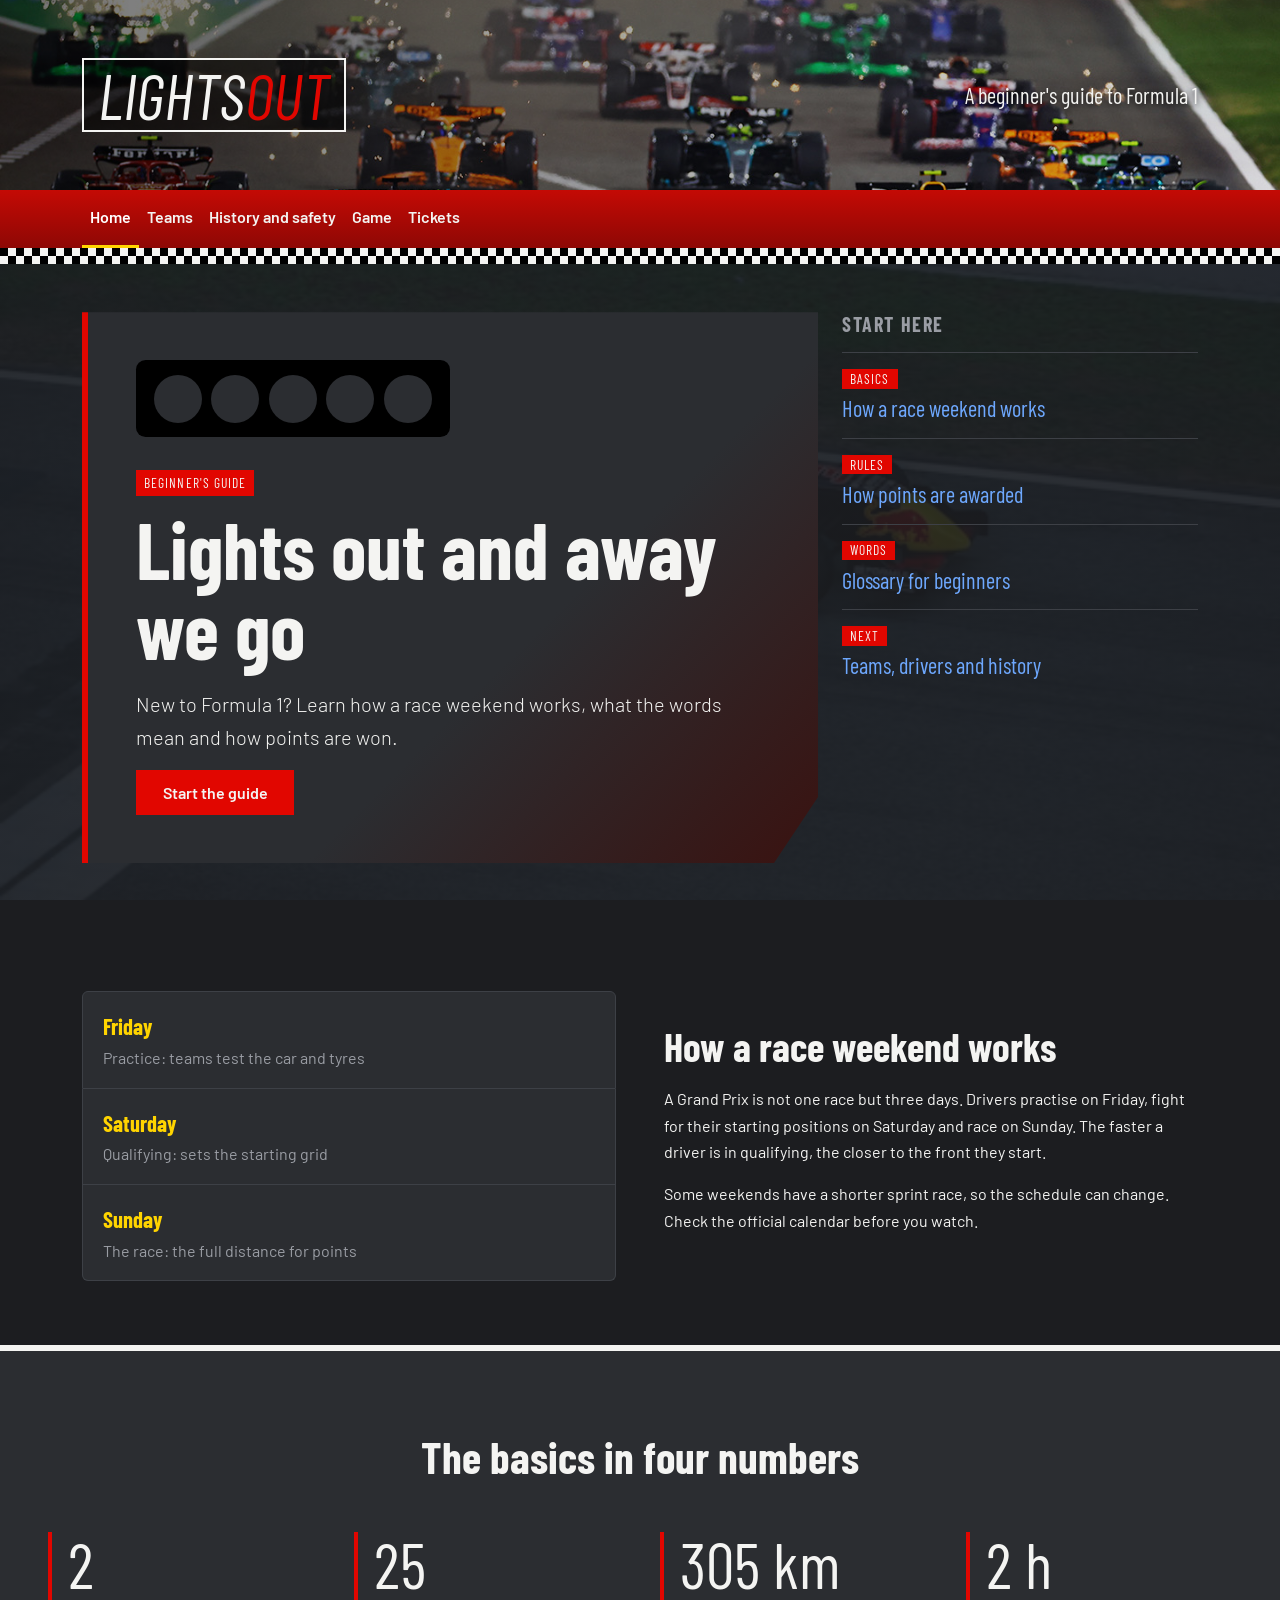
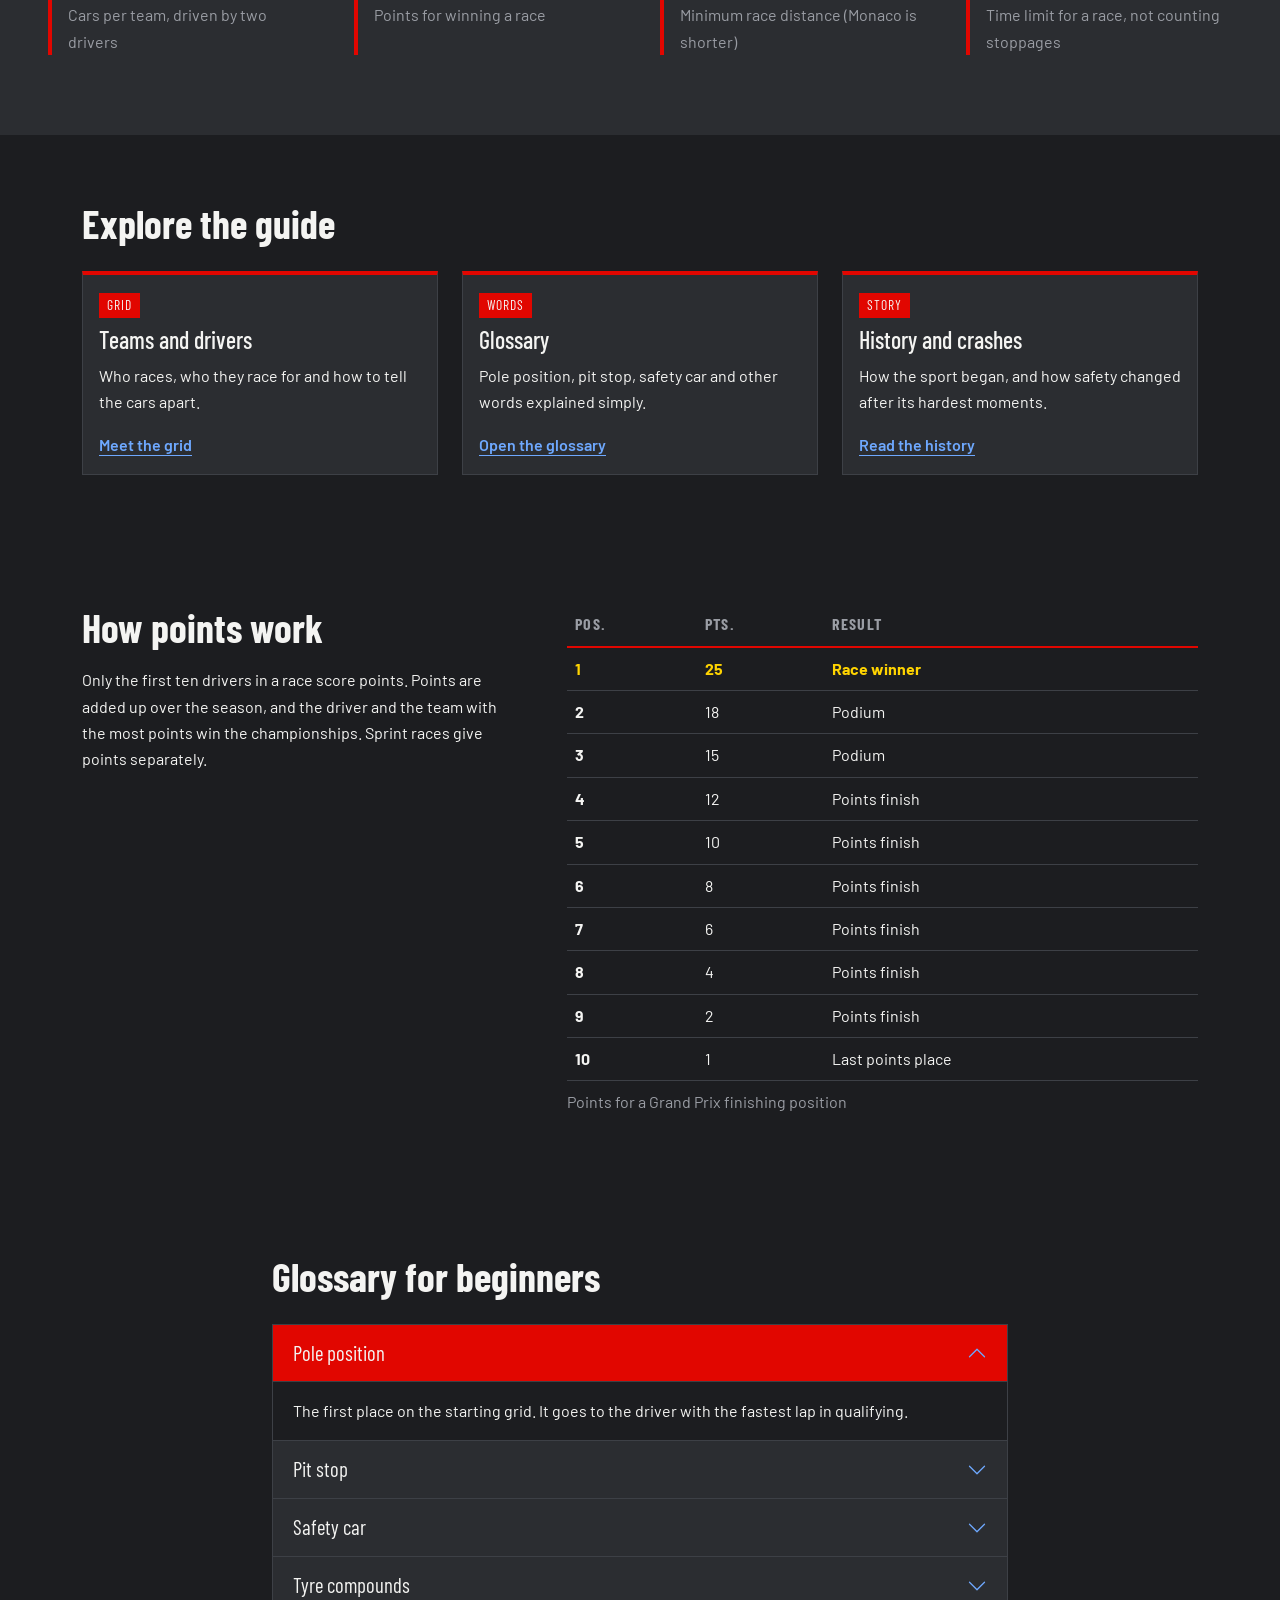
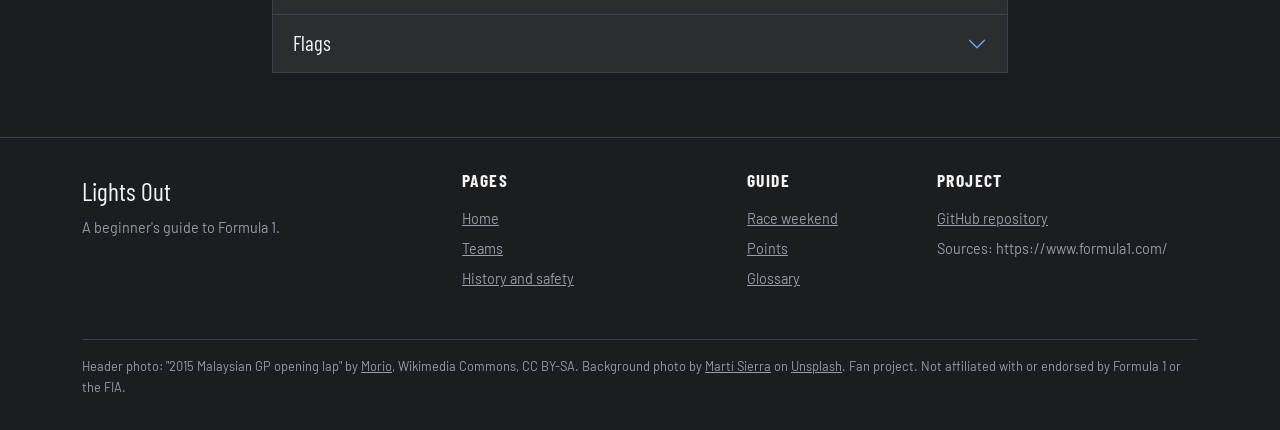
==== commit dc4d38c3: "git commit -m "Added effects.js and included it in all HTML files"" ====
--- a/index.html
+++ b/index.html
@@ -272,5 +272,7 @@
 </footer>
 
 <script src="https://cdn.jsdelivr.net/npm/bootstrap@5.3.3/dist/js/bootstrap.bundle.min.js"></script>
+<script src="https://code.jquery.com/jquery-3.7.1.min.js"></script>
+<script src="js/effects.js"></script>
 </body>
 </html>
--- a/css/style.css
+++ b/css/style.css
@@ -31,10 +31,6 @@
 .section { padding: 4rem 0; }
 
 
-<<<<<<< HEAD
-
-=======
->>>>>>> eb4aa990d758e033bb0b556cbb1f132af2ac8922
 .hero { padding: 2rem 0 3rem; }
 .hero-title { font-size: 3rem; line-height: 1; margin: 0.75rem 0 1.25rem; animation: reveal 0.6s ease 3.8s both; }
 .btn-race { background: var(--red); color: var(--white); border-radius: 0; padding: 0.6rem 1.6rem; font-weight: 600; }
@@ -140,10 +136,6 @@
   .feature { padding: 3rem; clip-path: polygon(0 0, 100% 0, 100% 88%, 94% 100%, 0 100%); }   
 }
 
-<<<<<<< HEAD
-
-=======
->>>>>>> eb4aa990d758e033bb0b556cbb1f132af2ac8922
 .banner {
   min-height: 150px;
   display: flex;
@@ -167,10 +159,6 @@
 
 
 
-<<<<<<< HEAD
-
-=======
->>>>>>> eb4aa990d758e033bb0b556cbb1f132af2ac8922
 .flag-strip {
   height: 16px;
   background: repeating-conic-gradient(var(--white) 0 25%, #000 0 50%) 0 0 / 16px 16px;
@@ -179,10 +167,7 @@
 
 .site-nav .nav-link.active { border-bottom-color: var(--flag); }
 
-<<<<<<< HEAD
-=======
-
->>>>>>> eb4aa990d758e033bb0b556cbb1f132af2ac8922
+
 .page-hero {
   padding: 3rem 0 2rem;
   background: linear-gradient(135deg, rgba(43, 45, 49, 0.9) 55%, rgba(58, 18, 16, 0.9));
@@ -290,3 +275,7 @@
   background-position: center;
   background-repeat: no-repeat;
 }
+.race-card { transition: transform .2s, box-shadow .2s; }
+.race-card:hover { transform: translateY(-4px); box-shadow: 0 8px 20px rgba(0,0,0,.4); }
+.back-top { position: fixed; right: 1rem; bottom: 1rem; width: 2.75rem; height: 2.75rem; background: var(--red); color: var(--white); border: 2px solid var(--white); border-radius: 0; font-size: 1.25rem; z-index: 1030; }
+.back-top:hover { background: var(--white); color: var(--asphalt); }
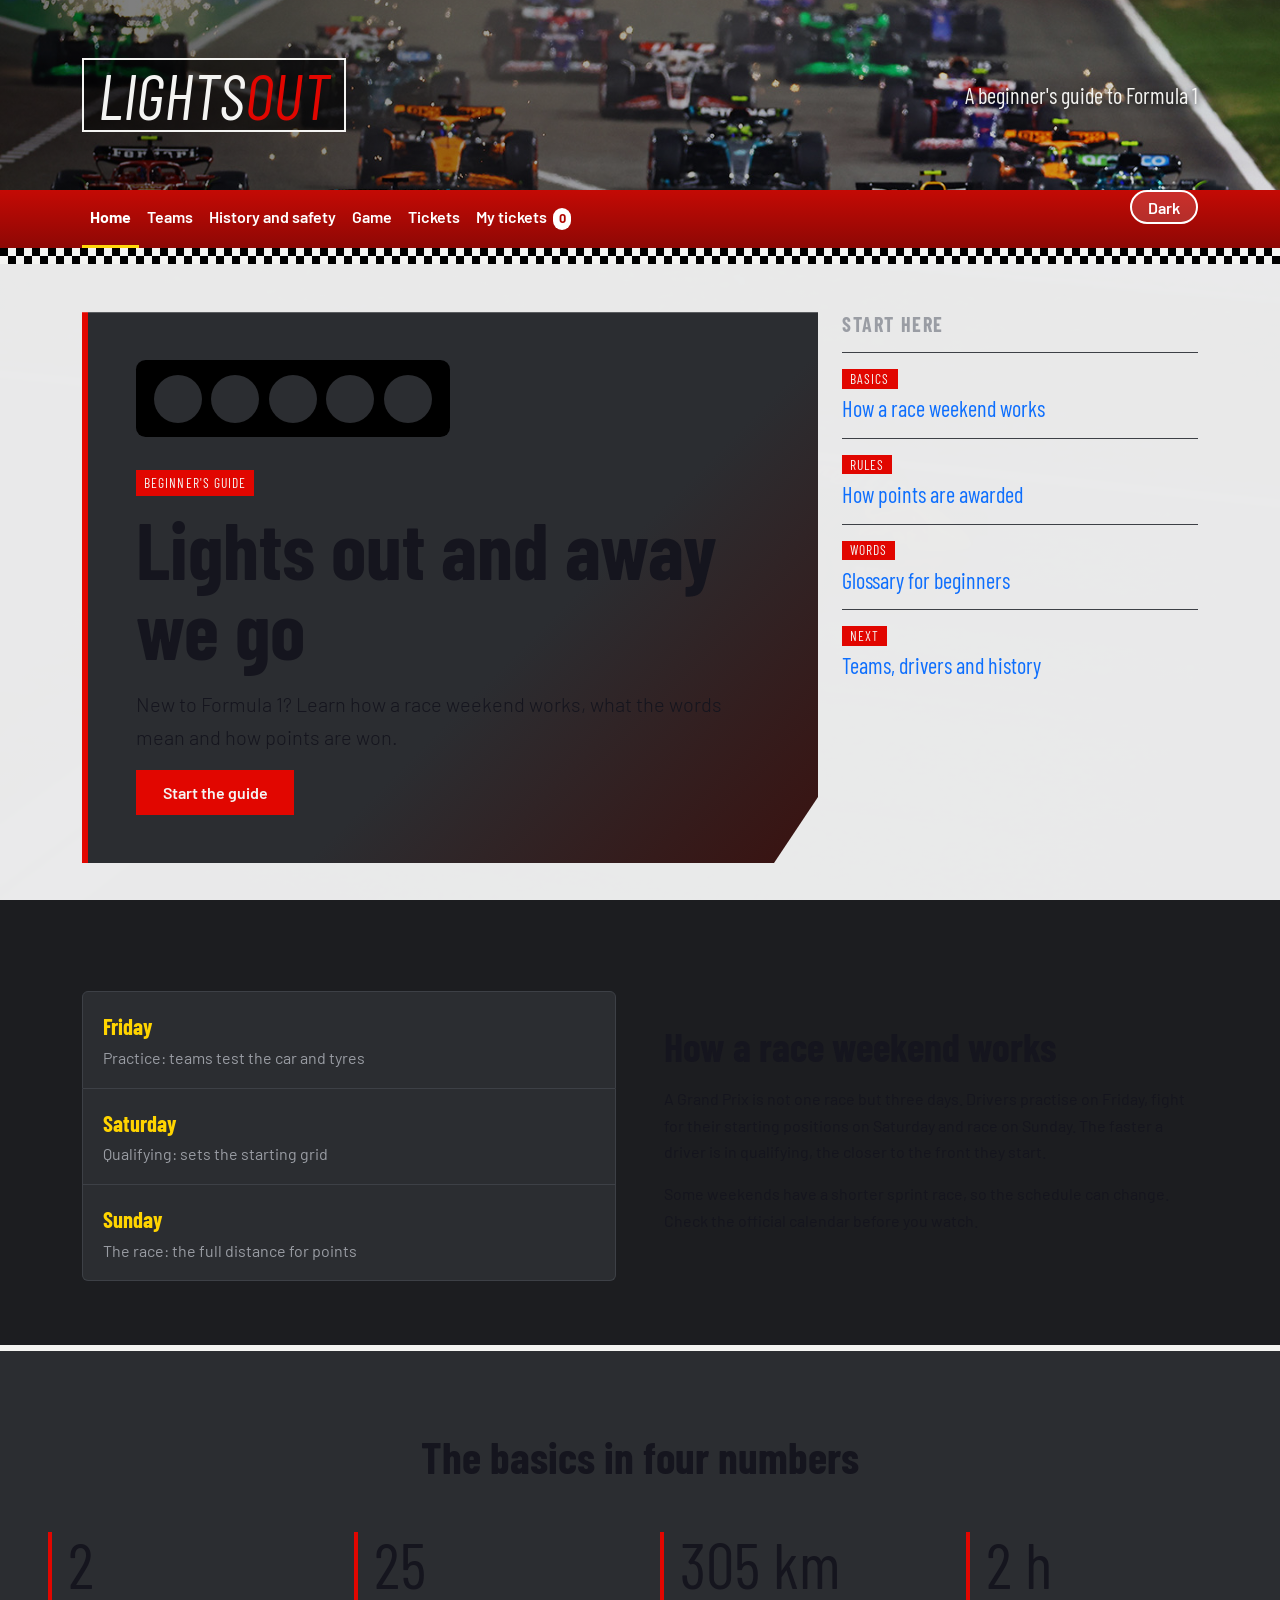
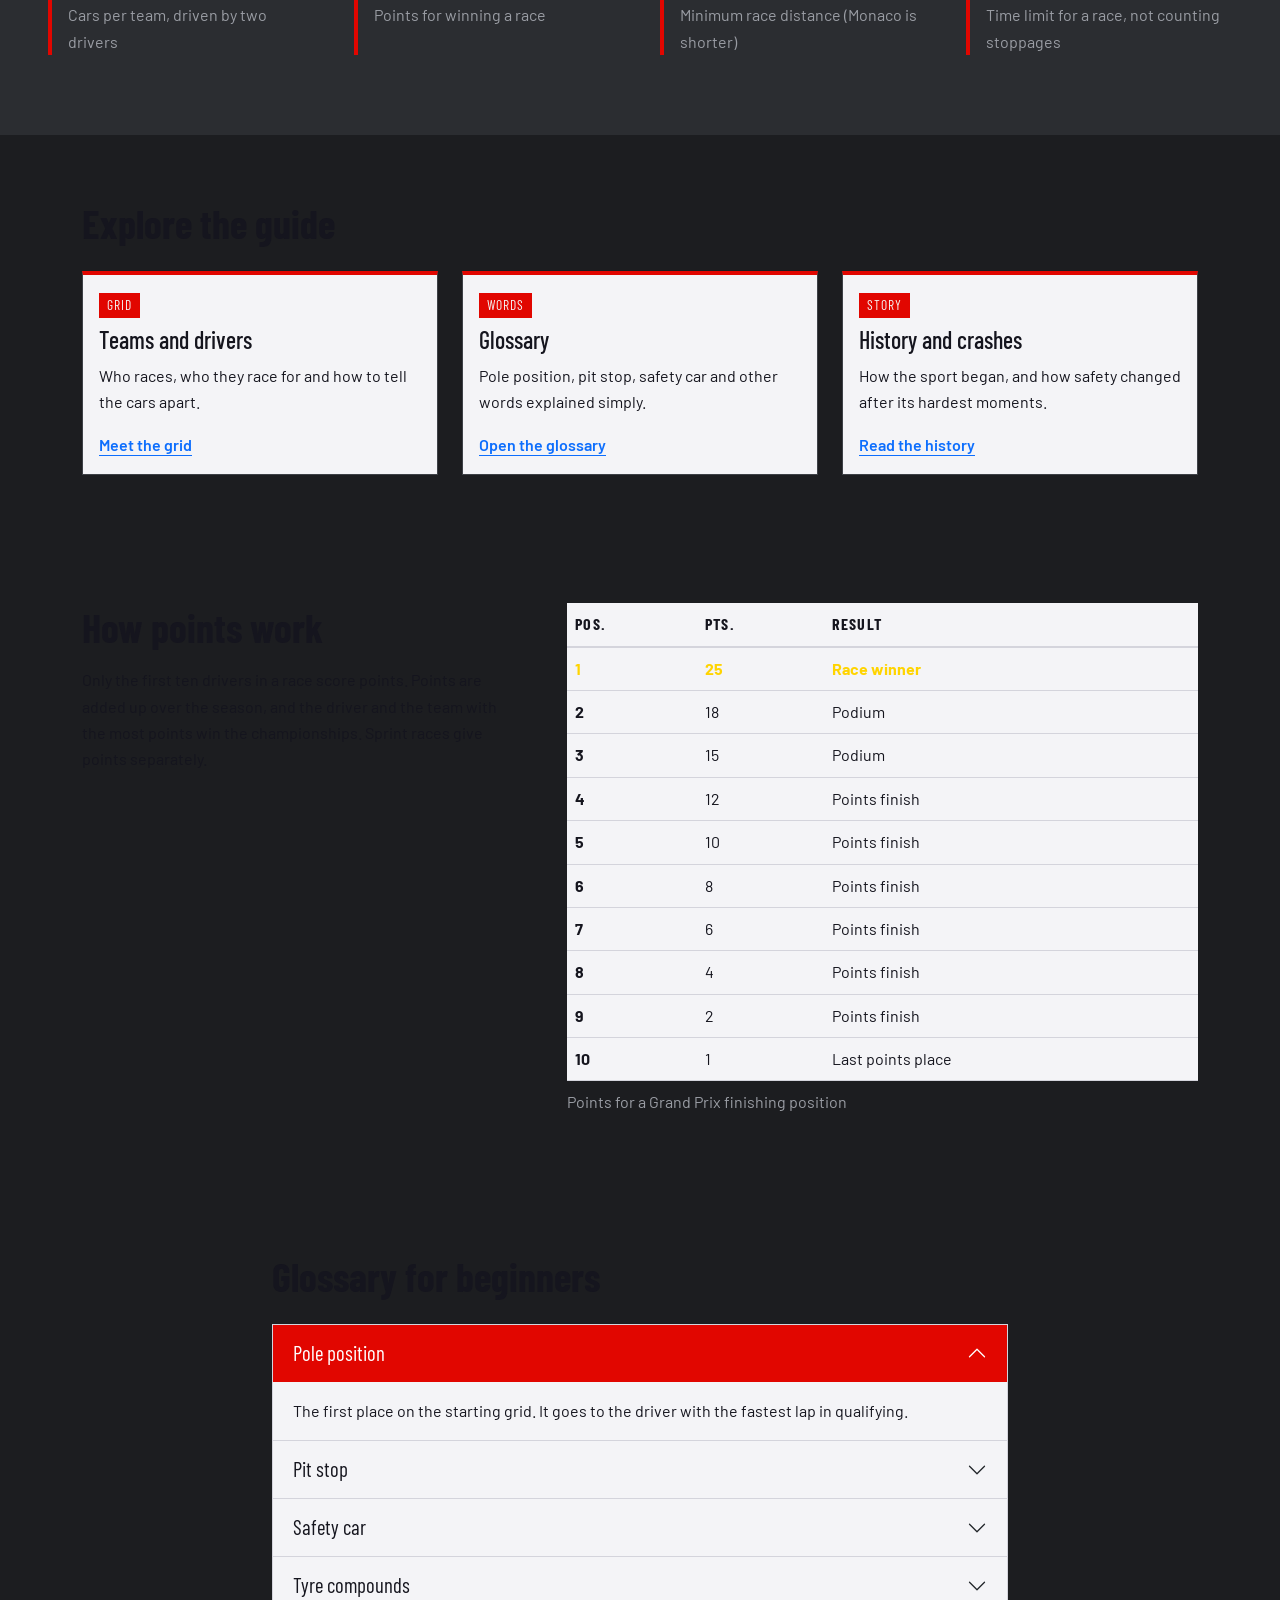
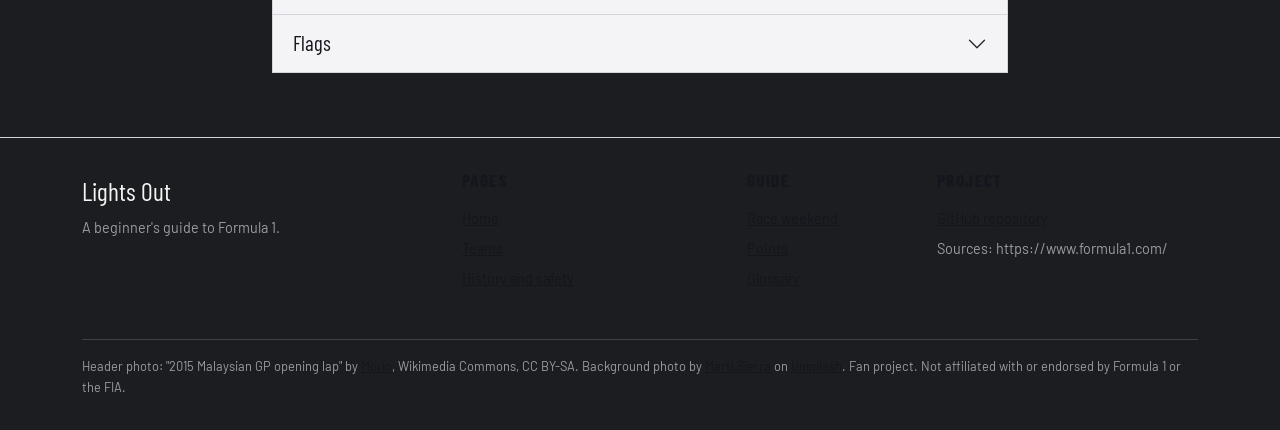
==== commit 51dc84b3: "git commit -m "1"" ====
--- a/index.html
+++ b/index.html
@@ -1,5 +1,5 @@
 <!DOCTYPE html>
-<html lang="en" data-bs-theme="dark">
+<html lang="en" >
 <head>
   <meta charset="UTF-8">
   <meta name="viewport" content="width=device-width, initial-scale=1">
@@ -11,7 +11,11 @@
   <link href="https://fonts.googleapis.com/css2?family=Barlow+Condensed:wght@600;700&family=Barlow:wght@400;600&display=swap" rel="stylesheet">
   <!-- Bootstrap first, own CSS after it so it can override -->
   <link href="https://cdn.jsdelivr.net/npm/bootstrap@5.3.3/dist/css/bootstrap.min.css" rel="stylesheet">
+  <link href="css/theme.css" rel="stylesheet">   <!-- перед style.css -->
   <link href="css/style.css" rel="stylesheet">
+  <link href="css/app.css" rel="stylesheet">
+  <link href="css/theme-fixes.css" rel="stylesheet">
+  <script src="js/theme.js"></script>             <!-- в head, без defer -->
 </head>
 <body>
 
@@ -38,6 +42,7 @@
         <li class="nav-item"><a class="nav-link" href="history.html">History and safety</a></li>
         <li class="nav-item"><a class="nav-link" href="play.html">Game</a></li> 
         <li class="nav-item"><a class="nav-link" href="tickets.html">Tickets</a></li>
+        <li class="nav-item"><a class="nav-link" href="mytickets.html">My tickets <span class="nav-count" data-bookings-count>0</span></a></li>
       </ul>
     </div>
   </div>
--- a/css/theme.css
+++ b/css/theme.css
@@ -0,0 +1,109 @@
+/* Criterion 2: light and dark modes with CSS variables.
+   ADJUST: replace the hard-coded colors in your own style.css with these variables
+   (background, text, cards, borders, inputs, buttons). Keep your own accent colors. */
+
+:root {
+  --bg: #ffffff;
+  --surface: #f4f4f7;
+  --text: #15151e;
+  --muted: #5b5b66;
+  --border: #d4d4dc;
+  --accent: #e10600;
+  --accent-text: #ffffff;
+  --error: #b00020;
+  --success: #1b7f3b;
+  --focus: #0a5cff;
+}
+
+[data-theme="dark"] {
+  --bg: #0f0f14;
+  --surface: #1b1b24;
+  --text: #f2f2f6;
+  --muted: #b4b4c0;
+  --border: #3a3a48;
+  --accent: #ff4d44;
+  --accent-text: #111111;
+  --error: #ff8a95;
+  --success: #6fdc8c;
+  --focus: #7aa7ff;
+}
+
+body {
+  background: var(--bg);
+  color: var(--text);
+  transition: background-color .25s ease, color .25s ease;
+}
+
+.card, section.card, table, input, select, textarea {
+  background: var(--surface);
+  color: var(--text);
+  border-color: var(--border);
+}
+
+/* Visible focus for keyboard users (criterion 1) */
+a:focus-visible, button:focus-visible, input:focus-visible,
+select:focus-visible, textarea:focus-visible, [tabindex]:focus-visible {
+  outline: 3px solid var(--focus);
+  outline-offset: 2px;
+}
+
+/* Theme toggle button in the navbar */
+.theme-toggle {
+  background: transparent;
+  color: var(--text);
+  border: 1px solid var(--border);
+  border-radius: 999px;
+  padding: .35rem .9rem;
+  font: inherit;
+  cursor: pointer;
+  transition: background-color .2s ease, transform .15s ease;
+}
+.theme-toggle:hover { background: var(--surface); transform: translateY(-1px); }
+
+/* Navbar counter for saved tickets */
+.nav-count {
+  display: inline-block;
+  min-width: 1.4em;
+  padding: 0 .4em;
+  margin-left: .25em;
+  border-radius: 999px;
+  background: var(--accent);
+  color: var(--accent-text);
+  font-size: .8em;
+  text-align: center;
+}
+
+/* Form states (criterion 4 and 6) */
+.field-error { color: var(--error); font-size: .9rem; margin-top: .25rem; min-height: 1.2em; }
+input.invalid, select.invalid { border-color: var(--error); }
+.form-success {
+  display: none;
+  padding: .75rem 1rem;
+  border: 1px solid var(--success);
+  border-radius: 8px;
+  color: var(--success);
+}
+
+/* Empty state */
+.empty-state {
+  padding: 2rem 1rem;
+  text-align: center;
+  color: var(--muted);
+  border: 1px dashed var(--border);
+  border-radius: 12px;
+}
+
+/* Back to top (jQuery effect) */
+#back-to-top {
+  position: fixed; right: 1rem; bottom: 1rem; display: none;
+  padding: .6rem .9rem; border-radius: 999px; border: 0;
+  background: var(--accent); color: var(--accent-text); cursor: pointer;
+}
+
+/* Hover effects on cards and buttons (criterion 5) */
+.card { transition: transform .2s ease, box-shadow .2s ease; }
+.card:hover { transform: translateY(-4px); box-shadow: 0 8px 20px rgba(0,0,0,.18); }
+
+@media (prefers-reduced-motion: reduce) {
+  * { transition: none !important; animation: none !important; }
+}
--- a/css/style.css
+++ b/css/style.css
@@ -279,3 +279,23 @@
 .race-card:hover { transform: translateY(-4px); box-shadow: 0 8px 20px rgba(0,0,0,.4); }
 .back-top { position: fixed; right: 1rem; bottom: 1rem; width: 2.75rem; height: 2.75rem; background: var(--red); color: var(--white); border: 2px solid var(--white); border-radius: 0; font-size: 1.25rem; z-index: 1030; }
 .back-top:hover { background: var(--white); color: var(--asphalt); }
+
+html { scroll-padding-top: 70px; }
+
+.back-top {
+  position: fixed;
+  right: 1rem;
+  bottom: 1rem;
+  width: 44px;
+  height: 44px;
+  border: 0;
+  border-radius: 50%;
+  background: var(--accent);
+  color: var(--accent-text);
+  font-size: 1.25rem;
+  cursor: pointer;
+  z-index: 50;
+  transition: transform .15s ease;
+}
+.back-top:hover { transform: translateY(-2px); }
+.back-top:focus-visible { outline: 3px solid var(--focus); outline-offset: 2px; }
--- a/css/app.css
+++ b/css/app.css
@@ -0,0 +1,60 @@
+/* Styles for the Assignment 5 pages. Colors and fonts come from style.css */
+.panel { background: var(--track); border: 1px solid var(--line); border-left: 6px solid var(--red); padding: 1.25rem; }
+.status { display: flex; flex-wrap: wrap; gap: 1.5rem; font-family: var(--font-head); font-size: 1.4rem; margin-bottom: 1rem; }
+.lives { color: var(--red); letter-spacing: .15em; }
+.life-lost { color: var(--line); }
+.circuit { background: var(--asphalt); border: 1px solid var(--line); padding: 1rem; height: 100%; }
+.circuit .label { color: var(--muted); text-transform: uppercase; letter-spacing: .08em; margin: 0; }
+.circuit h2 { font-size: 1.6rem; margin: .25rem 0; }
+.big { font-family: var(--font-head); font-size: 3rem; line-height: 1; color: var(--flag); margin: 0; }
+
+.btn-outline { background: transparent; border: 2px solid var(--white); border-radius: 0; color: var(--white); font-weight: 600; padding: .5rem 1.4rem; }
+.btn-outline:hover { border-color: var(--flag); color: var(--flag); }
+.btn:disabled, .btn-race:disabled { background: var(--line); border-color: var(--line); color: var(--muted); cursor: not-allowed; opacity: .8; }
+.btn:focus-visible, .form-control:focus-visible, .form-select:focus-visible { outline: 3px solid var(--flag); outline-offset: 2px; }
+
+.msg { min-height: 1.6rem; font-weight: 600; }
+.msg-ok { color: #4cd964; }
+.msg-bad { color: #ff6b63; }
+.panel.is-win { border-left-color: #4cd964; }
+.panel.is-lose { border-left-color: var(--muted); }
+.move-log { color: var(--muted); padding-left: 1.2rem; margin: 0; }
+.move-log:empty::before { content: "No moves yet."; }
+
+/* seat map */
+.seat-panel { background: var(--asphalt); border: 1px solid var(--line); border-top: 4px solid var(--red); padding: 1rem; }
+.seat-help, .empty { color: var(--muted); }
+.hall { display: grid; gap: .35rem; margin: .5rem 0; }
+.track-label { text-align: center; font-family: var(--font-head); text-transform: uppercase; letter-spacing: .2em; color: var(--muted); border-bottom: 3px solid var(--line); padding-bottom: .25rem; }
+.seat-row { display: flex; align-items: center; gap: .25rem; }
+.row-label { width: 1.2rem; font-family: var(--font-head); color: var(--muted); }
+.aisle { flex: 0 0 1rem; }
+.seat { flex: 1; min-width: 0; padding: .4rem 0; background: var(--track); border: 2px solid var(--line); color: var(--white); font-size: .8rem; font-weight: 600; }
+.seat.zone-stand { border-color: var(--red); }
+.seat.zone-ga { border-color: var(--flag); }
+.seat:hover { background: var(--line); }
+.seat:focus-visible { outline: 3px solid var(--white); outline-offset: 1px; }
+.seat.is-selected { background: var(--white); color: var(--asphalt); }
+.seat.is-taken { background: #111; border-color: var(--line); color: var(--muted); text-decoration: line-through; cursor: not-allowed; }
+.seat.is-locked { opacity: .4; cursor: not-allowed; }
+.seat.is-dim { opacity: .2; }
+.seat-summary { font-weight: 600; margin: .5rem 0; }
+.legend { display: flex; flex-wrap: wrap; gap: .5rem 1.25rem; list-style: none; padding: 0; margin: 0; color: var(--muted); font-size: .9rem; }
+.legend li::before { content: ""; display: inline-block; width: .9rem; height: .9rem; margin-right: .4rem; vertical-align: -.1rem; border: 2px solid var(--line); background: var(--track); }
+.legend .key-stand::before { border-color: var(--red); }
+.legend .key-ga::before { border-color: var(--flag); }
+.legend .key-selected::before { background: var(--white); }
+.legend .key-taken::before { background: #111; }
+
+/* form */
+.error-text { color: #ff6b63; font-size: .9rem; min-height: 1.2rem; }
+.race-form .form-control.is-invalid, .race-form .form-select.is-invalid { border-color: var(--red); background-color: rgba(225, 6, 0, .12); }
+.race-form .form-control.is-valid, .race-form .form-select.is-valid { border-color: #4cd964; }
+.summary { border: 2px solid var(--red); background: rgba(225, 6, 0, .15); padding: .75rem 1rem; margin-bottom: 1rem; font-weight: 600; }
+.preview { display: grid; grid-template-columns: 6rem 1fr; gap: .4rem 1rem; margin: 0; }
+.preview dt { color: var(--muted); font-weight: 400; }
+.preview dd { margin: 0; font-weight: 600; }
+.ticket-done { border: 2px dashed var(--flag); background: var(--track); padding: 1.25rem; margin-top: 1rem; }
+.ticket-done .code { font-family: var(--font-head); font-size: 2.2rem; color: var(--flag); margin: 0; }
+@media (prefers-reduced-motion: reduce) { * { transition: none !important; } }
+
--- a/css/theme-fixes.css
+++ b/css/theme-fixes.css
@@ -0,0 +1,222 @@
+/* Подключи ПОСЛЕДНИМ на каждой странице (после style.css и app.css):
+   <link href="css/theme-fixes.css" rel="stylesheet">
+   ADJUST: селекторы помечены комментарием, подгони под свои классы. */
+
+/* 1. Слой поверх фонового фото: тёмный в dark, светлый в light.
+      Фото остаётся, но текст читается в обоих режимах. */
+:root {
+  --photo-overlay: rgba(255, 255, 255, 0.90);
+  --year-color: #9a6b00;          /* тёмное золото: читается на светлом фоне */
+}
+[data-theme="dark"] {
+  --photo-overlay: rgba(12, 12, 18, 0.78);
+  --year-color: #ffd60a;          /* твой жёлтый для тёмного режима */
+}
+
+body::before {
+  content: "";
+  position: fixed;
+  inset: 0;
+  background: var(--photo-overlay);
+  z-index: -1;
+  pointer-events: none;
+  transition: background-color .25s ease;
+}
+
+/* 2. Годы на таймлайне (history.html) */
+.timeline-year,            /* ADJUST: класс, на котором у тебя жёлтые годы */
+.timeline .year {
+  color: var(--year-color);
+}
+
+/* 3. Навбар красный в обоих режимах, поэтому его текст всегда белый */
+.site-nav .nav-link,
+.site-nav .nav-link:hover,
+.site-nav .nav-link:focus-visible,
+.site-nav .nav-link.active {
+  color: #ffffff;
+}
+.site-nav .nav-link.active {
+  font-weight: 700;
+  border-bottom: 3px solid #ffd60a;     /* подсветка текущей страницы */
+}
+
+/* 4. Счётчик My tickets: белый на красном навбаре */
+.site-nav .nav-count {
+  background: #ffffff;
+  color: #b00500;
+  font-weight: 700;
+}
+
+/* 5. Кнопка темы в навбаре: заметная, белая на красном */
+.site-nav .theme-toggle {
+  background: rgba(255, 255, 255, 0.15);
+  color: #ffffff;
+  border: 2px solid #ffffff;
+  border-radius: 999px;
+  padding: .35rem 1rem;
+  font-weight: 600;
+  line-height: 1.2;
+  display: inline-flex;
+  align-items: center;
+  gap: .4rem;
+  transition: background-color .2s ease, transform .15s ease;
+}
+.site-nav .theme-toggle:hover {
+  background: #ffffff;
+  color: #b00500;
+  transform: translateY(-1px);
+}
+.site-nav .theme-toggle:focus-visible {
+  outline: 3px solid #ffd60a;
+  outline-offset: 2px;
+}
+
+/* На телефоне кнопка внутри раскрытого меню: на всю ширину, не прижата к краю */
+@media (max-width: 767.98px) {
+  .site-nav .theme-toggle { width: 100%; justify-content: center; margin: .5rem 0; }
+}
+
+/* 6. Карточки и блоки Bootstrap берут цвета темы */
+[data-theme="light"] .card,
+[data-theme="light"] .panel,
+[data-theme="light"] .race-form {
+  background: var(--surface);
+  color: var(--text);
+}
+
+/* 7. Таблицы (teams.html, таблица очков на index.html) в обоих режимах.
+      Bootstrap красит ячейки через свои переменные, поэтому переопределяем и их.
+      Селектор с [data-theme] сильнее обычных .class td из style.css. */
+[data-theme] table,
+[data-theme] .table {
+  --bs-table-color: var(--text);
+  --bs-table-bg: transparent;
+  --bs-table-border-color: var(--border);
+  --bs-table-striped-color: var(--text);
+  --bs-table-hover-color: var(--text);
+  color: var(--text);
+}
+[data-theme] table td,
+[data-theme] table th[scope="row"],
+[data-theme] .table > :not(caption) > * > * {
+  color: var(--text);
+  background-color: transparent;
+  border-color: var(--border);
+}
+[data-theme] table thead th {
+  color: var(--muted);          /* контраст не ниже 4.5:1 в обоих режимах */
+  border-bottom: 2px solid var(--accent);
+}
+[data-theme] table caption {
+  color: var(--muted);
+}
+[data-theme] table tbody tr:hover > * {
+  background-color: color-mix(in srgb, var(--accent) 10%, transparent);
+}
+
+/* 8. Поля форм (contact-форма на главной, билеты, поиск мест) */
+:root { --field-bg: #ffffff; }
+[data-theme="dark"] { --field-bg: #23232d; }
+
+[data-theme] .form-control,
+[data-theme] .form-select {
+  background-color: var(--field-bg);
+  color: var(--text);
+  border: 1px solid var(--border);
+}
+[data-theme] .form-control::placeholder { color: var(--muted); opacity: 1; }
+[data-theme] .form-control:focus,
+[data-theme] .form-select:focus {
+  border-color: var(--accent);
+  box-shadow: 0 0 0 .2rem color-mix(in srgb, var(--accent) 30%, transparent);
+}
+[data-theme] .form-control.is-invalid,
+[data-theme] .form-select.is-invalid { border-color: var(--error); }
+[data-theme] .form-control.is-valid,
+[data-theme] .form-select.is-valid { border-color: var(--success); }
+
+[data-theme] .form-label,
+[data-theme] .form-check-label { color: var(--text); }
+[data-theme] .form-text,
+[data-theme] .seat-help { color: var(--muted); }
+[data-theme] .error-text { color: var(--error); }
+
+/* Radio и checkbox: видны в обоих режимах */
+[data-theme] .form-check-input {
+  background-color: var(--field-bg);
+  border: 2px solid var(--muted);
+}
+[data-theme] .form-check-input:checked {
+  background-color: var(--accent);
+  border-color: var(--accent);
+}
+[data-theme] .form-check-input:focus-visible {
+  outline: 3px solid var(--focus);
+  outline-offset: 2px;
+  box-shadow: none;
+}
+
+/* 9. Аккордеон глоссария (Bootstrap accordion) */
+[data-theme] .accordion-item {
+  background: var(--surface);
+  color: var(--text);
+  border-color: var(--border);
+}
+[data-theme] .accordion-button {
+  background: var(--surface);
+  color: var(--text);
+  box-shadow: none;
+}
+[data-theme] .accordion-button:not(.collapsed) {
+  background: var(--accent);
+  color: var(--accent-text);
+}
+[data-theme="light"] .accordion-button:not(.collapsed)::after { filter: brightness(0) invert(1); }
+[data-theme="dark"] .accordion-button:not(.collapsed)::after { filter: brightness(0); }
+[data-theme] .accordion-button:focus-visible {
+  outline: 3px solid var(--focus);
+  outline-offset: -3px;
+}
+[data-theme] .accordion-body {
+  background: var(--surface);
+  color: var(--text);
+}
+
+/* 10. Футер */
+[data-theme] .site-footer { color: var(--muted); border-top: 1px solid var(--border); }
+[data-theme] .site-footer h1,
+[data-theme] .site-footer h2,
+[data-theme] .site-footer h3,
+[data-theme] .site-footer h4,
+[data-theme] .site-footer h5,
+[data-theme] .site-footer h6,
+[data-theme] .site-footer .logo,
+[data-theme] .site-footer strong { color: var(--text); }
+[data-theme] .site-footer a { color: var(--text); text-decoration: underline; }
+[data-theme] .site-footer a:hover { color: var(--accent); }
+[data-theme] .site-footer .legal { color: var(--muted); }
+
+/* 11. Контурные кнопки (Best seats, Lower, New game) */
+[data-theme] .btn-outline {
+  background: transparent;
+  color: var(--text);
+  border: 2px solid var(--text);
+}
+[data-theme] .btn-outline:hover,
+[data-theme] .btn-outline:focus-visible {
+  background: var(--text);
+  color: var(--bg);
+}
+
+/* 12. Игра: тёмные карточки трасс остаются тёмными в обоих режимах,
+      значит текст внутри всегда светлый.
+      Класс .circuit взят из play.html. */
+[data-theme] .circuit,
+[data-theme] .circuit h2,
+[data-theme] .circuit h3,
+[data-theme] .circuit p {
+  color: #f2f2f6;
+}
+[data-theme] .circuit .label { color: #b4b4c0; }
+[data-theme] .circuit .big { color: #ffd60a; }
